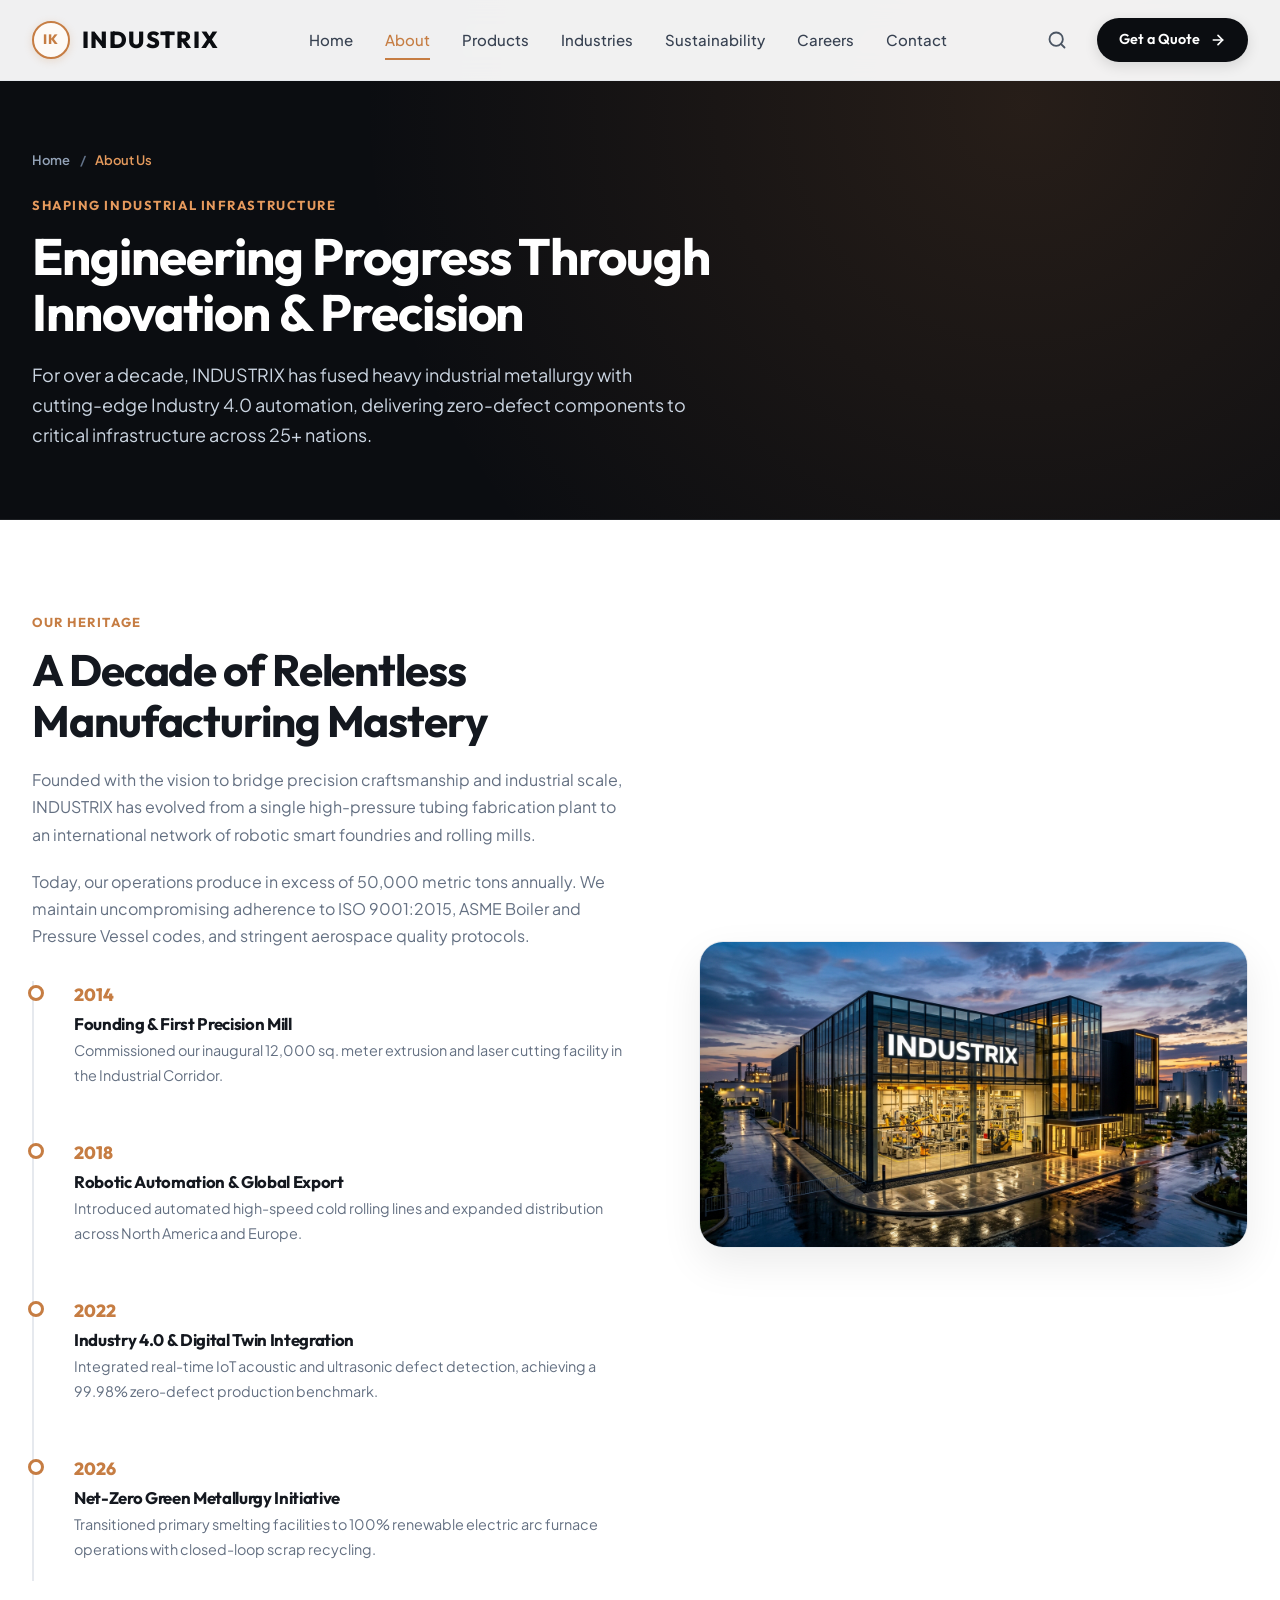
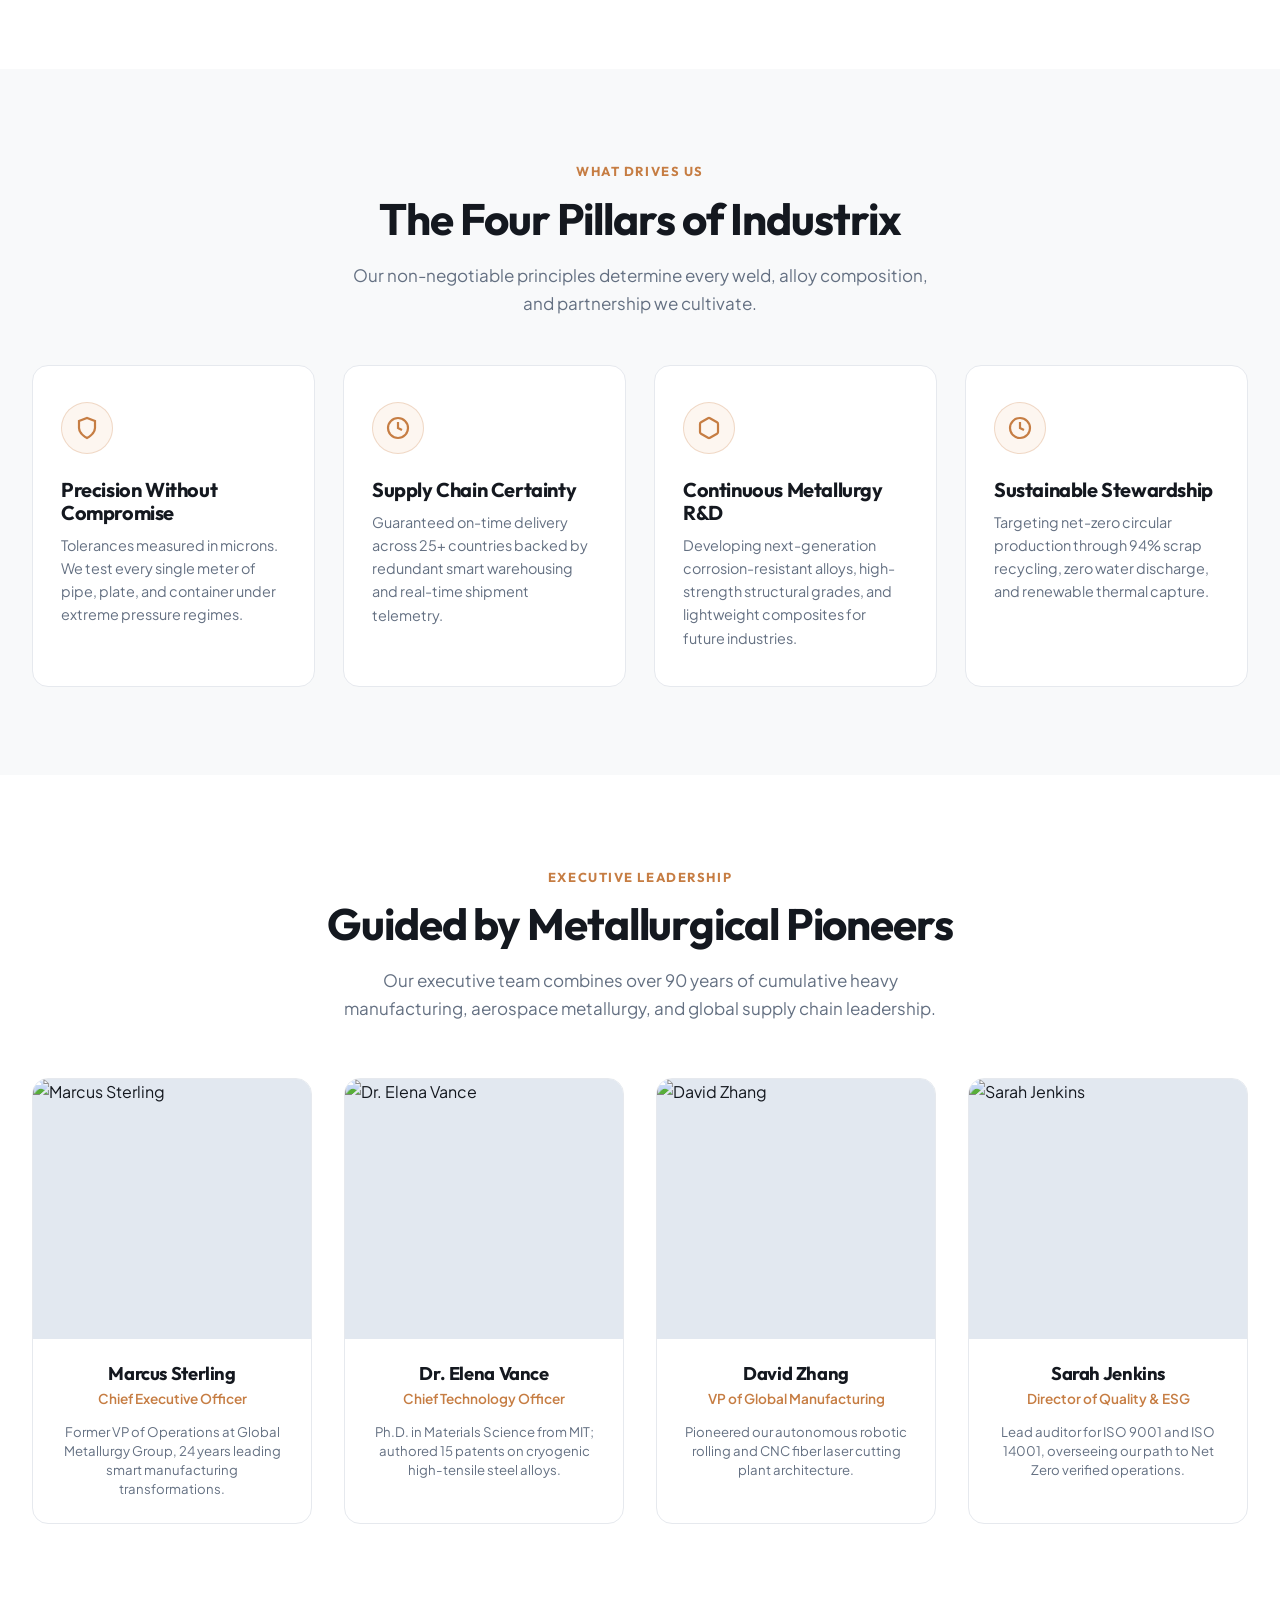
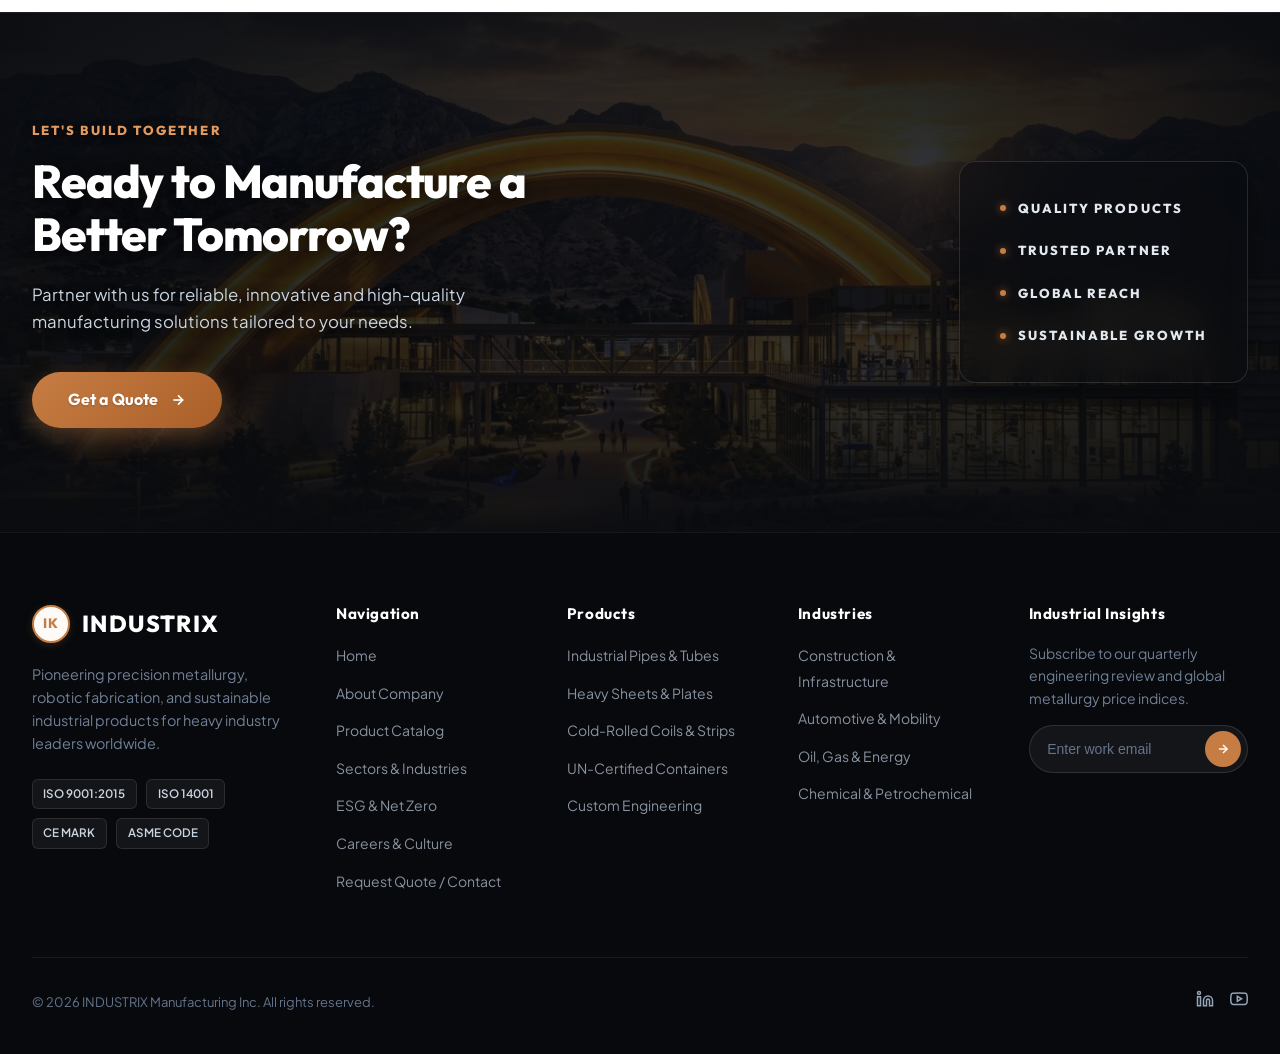
==== about.html @ 55bc3d68 "feat: complete Industrix precision manufacturing corporate website" ====
<!DOCTYPE html>
<html lang="en">
<head>
  <meta charset="UTF-8">
  <meta name="viewport" content="width=device-width, initial-scale=1.0">
  <title>About Us | INDUSTRIX Manufacturing Excellence</title>
  <meta name="description" content="Discover Industrix's engineering heritage, advanced smart factory technology, executive leadership, and commitment to precision manufacturing.">
  <link rel="stylesheet" href="css/main.css">
  <link rel="stylesheet" href="css/components.css">
  <link rel="stylesheet" href="css/pages.css">
  <link rel="icon" type="image/svg+xml" href="data:image/svg+xml,<svg xmlns='http://www.w3.org/2000/svg' viewBox='0 0 100 100'><circle cx='50' cy='50' r='45' fill='%23c67d43'/><text x='50' y='58' font-size='28' font-family='sans-serif' font-weight='bold' fill='white' text-anchor='middle'>IK</text></svg>">
</head>
<body>

  <!-- Site Header -->
  <header class="site-header" id="siteHeader">
    <div class="nav-container">
      <a href="index.html" class="brand-logo" aria-label="Industrix Homepage">
        <div class="brand-emblem">IK</div>
        <span class="brand-name">INDUSTRIX</span>
      </a>

      <nav class="nav-menu" id="navMenu">
        <div class="nav-item"><a href="index.html" class="nav-link">Home</a></div>
        <div class="nav-item"><a href="about.html" class="nav-link active">About</a></div>
        <div class="nav-item"><a href="products.html" class="nav-link">Products</a></div>
        <div class="nav-item"><a href="industries.html" class="nav-link">Industries</a></div>
        <div class="nav-item"><a href="sustainability.html" class="nav-link">Sustainability</a></div>
        <div class="nav-item"><a href="careers.html" class="nav-link">Careers</a></div>
        <div class="nav-item"><a href="contact.html" class="nav-link">Contact</a></div>
      <div class="nav-menu-mobile-cta"><a href="contact.html#quote" class="btn-mobile-quote" data-open-quote><span>Get a Quote</span><svg width="16" height="16" viewBox="0 0 24 24" fill="none" stroke="currentColor" stroke-width="2.5"><line x1="5" y1="12" x2="19" y2="12"></line><polyline points="12 5 19 12 12 19"></polyline></svg></a></div>
      </nav>

      <div class="nav-actions">
        <button class="search-trigger-btn" id="searchTriggerBtn" aria-label="Search site (Ctrl+K)" title="Search site (Ctrl+K)">
          <svg width="20" height="20" viewBox="0 0 24 24" fill="none" stroke="currentColor" stroke-width="2.2" stroke-linecap="round" stroke-linejoin="round">
            <circle cx="11" cy="11" r="8"></circle>
            <line x1="21" y1="21" x2="16.65" y2="16.65"></line>
          </svg>
        </button>

        <a href="#quote" class="btn-quote" data-open-quote id="headerQuoteBtn">
          <span>Get a Quote</span>
          <svg width="16" height="16" viewBox="0 0 24 24" fill="none" stroke="currentColor" stroke-width="2.5" stroke-linecap="round" stroke-linejoin="round">
            <line x1="5" y1="12" x2="19" y2="12"></line>
            <polyline points="12 5 19 12 12 19"></polyline>
          </svg>
        </a>

        <button class="mobile-toggle" id="mobileToggle" aria-label="Toggle navigation menu">
          <span></span><span></span><span></span>
        </button>
      </div>
    </div>
  </header>

  <main>
    <!-- Page Hero Banner -->
    <section class="page-hero">
      <div class="container">
        <div class="page-hero-content reveal-fade-up">
          <nav class="breadcrumbs">
            <a href="index.html">Home</a>
            <span class="sep">/</span>
            <span class="current">About Us</span>
          </nav>
          <span class="section-kicker light">SHAPING INDUSTRIAL INFRASTRUCTURE</span>
          <h1 class="page-hero-title">Engineering Progress Through Innovation &amp; Precision</h1>
          <p class="page-hero-desc">
            For over a decade, INDUSTRIX has fused heavy industrial metallurgy with cutting-edge Industry 4.0 automation, delivering zero-defect components to critical infrastructure across 25+ nations.
          </p>
        </div>
      </div>
    </section>

    <!-- Company Heritage & Philosophy -->
    <section class="page-section">
      <div class="container">
        <div class="about-history-grid">
          <div class="history-content reveal-fade-up">
            <span class="section-kicker">OUR HERITAGE</span>
            <h2 class="section-title">A Decade of Relentless Manufacturing Mastery</h2>
            <p>
              Founded with the vision to bridge precision craftsmanship and industrial scale, INDUSTRIX has evolved from a single high-pressure tubing fabrication plant to an international network of robotic smart foundries and rolling mills.
            </p>
            <p>
              Today, our operations produce in excess of 50,000 metric tons annually. We maintain uncompromising adherence to ISO 9001:2015, ASME Boiler and Pressure Vessel codes, and stringent aerospace quality protocols.
            </p>

            <div class="timeline-track">
              <div class="timeline-item">
                <div class="timeline-dot"></div>
                <div class="timeline-year">2014</div>
                <h3 class="timeline-title">Founding &amp; First Precision Mill</h3>
                <p class="timeline-desc">Commissioned our inaugural 12,000 sq. meter extrusion and laser cutting facility in the Industrial Corridor.</p>
              </div>

              <div class="timeline-item">
                <div class="timeline-dot"></div>
                <div class="timeline-year">2018</div>
                <h3 class="timeline-title">Robotic Automation &amp; Global Export</h3>
                <p class="timeline-desc">Introduced automated high-speed cold rolling lines and expanded distribution across North America and Europe.</p>
              </div>

              <div class="timeline-item">
                <div class="timeline-dot"></div>
                <div class="timeline-year">2022</div>
                <h3 class="timeline-title">Industry 4.0 &amp; Digital Twin Integration</h3>
                <p class="timeline-desc">Integrated real-time IoT acoustic and ultrasonic defect detection, achieving a 99.98% zero-defect production benchmark.</p>
              </div>

              <div class="timeline-item">
                <div class="timeline-dot"></div>
                <div class="timeline-year">2026</div>
                <h3 class="timeline-title">Net-Zero Green Metallurgy Initiative</h3>
                <p class="timeline-desc">Transitioned primary smelting facilities to 100% renewable electric arc furnace operations with closed-loop scrap recycling.</p>
              </div>
            </div>
          </div>

          <div class="reveal-scale">
            <div style="border-radius: var(--radius-xl); overflow: hidden; box-shadow: var(--shadow-lg); border: 1px solid var(--color-border-light);">
              <img src="assets/images/hero_factory.jpg" alt="Industrix Advanced Manufacturing Campus">
            </div>
          </div>
        </div>
      </div>
    </section>

    <!-- Core Values -->
    <section class="page-section bg-subtle">
      <div class="container">
        <div style="text-align: center; max-width: 640px; margin: 0 auto;" class="reveal-fade-up">
          <span class="section-kicker">WHAT DRIVES US</span>
          <h2 class="section-title">The Four Pillars of Industrix</h2>
          <p class="section-desc" style="margin: 0 auto;">Our non-negotiable principles determine every weld, alloy composition, and partnership we cultivate.</p>
        </div>

        <div class="values-grid">
          <div class="value-card reveal-fade-up">
            <div class="value-icon-box">
              <svg width="24" height="24" viewBox="0 0 24 24" fill="none" stroke="currentColor" stroke-width="2.2"><path d="M12 22s8-4 8-10V5l-8-3-8 3v7c0 6 8 10 8 10z"></path></svg>
            </div>
            <h3 class="value-title">Precision Without Compromise</h3>
            <p class="value-desc">Tolerances measured in microns. We test every single meter of pipe, plate, and container under extreme pressure regimes.</p>
          </div>

          <div class="value-card reveal-fade-up" style="transition-delay: 0.1s;">
            <div class="value-icon-box">
              <svg width="24" height="24" viewBox="0 0 24 24" fill="none" stroke="currentColor" stroke-width="2.2"><circle cx="12" cy="12" r="10"></circle><polyline points="12 6 12 12 16 14"></polyline></svg>
            </div>
            <h3 class="value-title">Supply Chain Certainty</h3>
            <p class="value-desc">Guaranteed on-time delivery across 25+ countries backed by redundant smart warehousing and real-time shipment telemetry.</p>
          </div>

          <div class="value-card reveal-fade-up" style="transition-delay: 0.2s;">
            <div class="value-icon-box">
              <svg width="24" height="24" viewBox="0 0 24 24" fill="none" stroke="currentColor" stroke-width="2.2"><path d="M21 16V8a2 2 0 0 0-1-1.73l-7-4a2 2 0 0 0-2 0l-7 4A2 2 0 0 0 3 8v8a2 2 0 0 0 1 1.73l7 4a2 2 0 0 0 2 0l7-4A2 2 0 0 0 21 16z"></path></svg>
            </div>
            <h3 class="value-title">Continuous Metallurgy R&amp;D</h3>
            <p class="value-desc">Developing next-generation corrosion-resistant alloys, high-strength structural grades, and lightweight composites for future industries.</p>
          </div>

          <div class="value-card reveal-fade-up" style="transition-delay: 0.3s;">
            <div class="value-icon-box">
              <svg width="24" height="24" viewBox="0 0 24 24" fill="none" stroke="currentColor" stroke-width="2.2"><path d="M12 2a10 10 0 0 1 10 10c0 5.52-4.48 10-10 10S2 17.52 2 12 6.48 2 12 2z"></path><path d="M12 6v6l4 2"></path></svg>
            </div>
            <h3 class="value-title">Sustainable Stewardship</h3>
            <p class="value-desc">Targeting net-zero circular production through 94% scrap recycling, zero water discharge, and renewable thermal capture.</p>
          </div>
        </div>
      </div>
    </section>

    <!-- Leadership Section -->
    <section class="page-section">
      <div class="container">
        <div style="text-align: center; max-width: 640px; margin: 0 auto;" class="reveal-fade-up">
          <span class="section-kicker">EXECUTIVE LEADERSHIP</span>
          <h2 class="section-title">Guided by Metallurgical Pioneers</h2>
          <p class="section-desc" style="margin: 0 auto;">Our executive team combines over 90 years of cumulative heavy manufacturing, aerospace metallurgy, and global supply chain leadership.</p>
        </div>

        <div class="team-grid">
          <div class="team-card reveal-fade-up">
            <div class="team-avatar-box">
              <img src="https://images.unsplash.com/photo-1507003211169-0a1dd7228f2d?auto=format&fit=crop&w=600&q=80" alt="Marcus Sterling">
            </div>
            <div class="team-info">
              <h3 class="team-name">Marcus Sterling</h3>
              <p class="team-role">Chief Executive Officer</p>
              <p class="team-bio">Former VP of Operations at Global Metallurgy Group, 24 years leading smart manufacturing transformations.</p>
            </div>
          </div>

          <div class="team-card reveal-fade-up" style="transition-delay: 0.1s;">
            <div class="team-avatar-box">
              <img src="https://images.unsplash.com/photo-1573496359142-b8d87734a5a2?auto=format&fit=crop&w=600&q=80" alt="Dr. Elena Vance">
            </div>
            <div class="team-info">
              <h3 class="team-name">Dr. Elena Vance</h3>
              <p class="team-role">Chief Technology Officer</p>
              <p class="team-bio">Ph.D. in Materials Science from MIT; authored 15 patents on cryogenic high-tensile steel alloys.</p>
            </div>
          </div>

          <div class="team-card reveal-fade-up" style="transition-delay: 0.2s;">
            <div class="team-avatar-box">
              <img src="https://images.unsplash.com/photo-1500648767791-00dcc994a43e?auto=format&fit=crop&w=600&q=80" alt="David Zhang">
            </div>
            <div class="team-info">
              <h3 class="team-name">David Zhang</h3>
              <p class="team-role">VP of Global Manufacturing</p>
              <p class="team-bio">Pioneered our autonomous robotic rolling and CNC fiber laser cutting plant architecture.</p>
            </div>
          </div>

          <div class="team-card reveal-fade-up" style="transition-delay: 0.3s;">
            <div class="team-avatar-box">
              <img src="https://images.unsplash.com/photo-1580489944761-15a19d654956?auto=format&fit=crop&w=600&q=80" alt="Sarah Jenkins">
            </div>
            <div class="team-info">
              <h3 class="team-name">Sarah Jenkins</h3>
              <p class="team-role">Director of Quality &amp; ESG</p>
              <p class="team-bio">Lead auditor for ISO 9001 and ISO 14001, overseeing our path to Net Zero verified operations.</p>
            </div>
          </div>
        </div>
      </div>
    </section>

    <!-- Global CTA Banner -->
    <section class="section-footer-cta">
      <div class="footer-cta-container">
        <div class="footer-cta-bg-side">
          <img src="assets/images/footer_cta_bg.jpg" alt="Industrix Headquarters" loading="lazy">
          <div class="footer-cta-bg-overlay"></div>
        </div>
        <div class="footer-cta-content-side">
          <div class="footer-cta-main">
            <span class="footer-cta-kicker">LET'S BUILD TOGETHER</span>
            <h2 class="footer-cta-title">Ready to Manufacture a Better Tomorrow?</h2>
            <p class="footer-cta-desc">Partner with us for reliable, innovative and high-quality manufacturing solutions tailored to your needs.</p>
            <a href="contact.html" class="btn-cta-quote" data-open-quote>
              <span>Get a Quote</span>
              <svg width="16" height="16" viewBox="0 0 24 24" fill="none" stroke="currentColor" stroke-width="2.5"><line x1="5" y1="12" x2="19" y2="12"></line><polyline points="12 5 19 12 12 19"></polyline></svg>
            </a>
          </div>
          <div class="footer-cta-pillars">
            <span>QUALITY PRODUCTS</span>
            <span>TRUSTED PARTNER</span>
            <span>GLOBAL REACH</span>
            <span>SUSTAINABLE GROWTH</span>
          </div>
        </div>
      </div>
    </section>
  </main>

  <!-- Site Footer -->
  <footer class="site-footer">
    <div class="container">
      <div class="footer-top-grid">
        <div class="footer-brand-col">
          <a href="index.html" class="brand-logo" aria-label="Industrix">
            <div class="brand-emblem">IK</div>
            <span class="brand-name">INDUSTRIX</span>
          </a>
          <p>Pioneering precision metallurgy, robotic fabrication, and sustainable industrial products for heavy industry leaders worldwide.</p>
          <div class="footer-certifications">
            <span class="cert-badge">ISO 9001:2015</span>
            <span class="cert-badge">ISO 14001</span>
            <span class="cert-badge">CE MARK</span>
            <span class="cert-badge">ASME CODE</span>
          </div>
        </div>
        <div class="footer-col">
          <h4 class="footer-col-title">Navigation</h4>
          <ul class="footer-links-list">
            <li><a href="index.html">Home</a></li>
            <li><a href="about.html">About Company</a></li>
            <li><a href="products.html">Product Catalog</a></li>
            <li><a href="industries.html">Sectors &amp; Industries</a></li>
            <li><a href="sustainability.html">ESG &amp; Net Zero</a></li>
            <li><a href="careers.html">Careers &amp; Culture</a></li>
            <li><a href="contact.html">Request Quote / Contact</a></li>
          </ul>
        </div>
        <div class="footer-col">
          <h4 class="footer-col-title">Products</h4>
          <ul class="footer-links-list">
            <li><a href="products.html#pipes">Industrial Pipes &amp; Tubes</a></li>
            <li><a href="products.html#sheets">Heavy Sheets &amp; Plates</a></li>
            <li><a href="products.html#coils">Cold-Rolled Coils &amp; Strips</a></li>
            <li><a href="products.html#containers">UN-Certified Containers</a></li>
            <li><a href="products.html">Custom Engineering</a></li>
          </ul>
        </div>
        <div class="footer-col">
          <h4 class="footer-col-title">Industries</h4>
          <ul class="footer-links-list">
            <li><a href="industries.html#construction">Construction &amp; Infrastructure</a></li>
            <li><a href="industries.html#automotive">Automotive &amp; Mobility</a></li>
            <li><a href="industries.html#oilgas">Oil, Gas &amp; Energy</a></li>
            <li><a href="industries.html#chemical">Chemical &amp; Petrochemical</a></li>
          </ul>
        </div>
        <div class="footer-col footer-newsletter">
          <h4 class="footer-col-title">Industrial Insights</h4>
          <p>Subscribe to our quarterly engineering review and global metallurgy price indices.</p>
          <form class="newsletter-form" onsubmit="event.preventDefault();">
            <input type="email" placeholder="Enter work email" required aria-label="Work Email Address">
            <button type="submit" aria-label="Subscribe">
              <svg width="14" height="14" viewBox="0 0 24 24" fill="none" stroke="currentColor" stroke-width="2.5"><line x1="5" y1="12" x2="19" y2="12"></line><polyline points="12 5 19 12 12 19"></polyline></svg>
            </button>
          </form>
        </div>
      </div>
      <div class="footer-bottom-bar">
        <p>&copy; 2026 INDUSTRIX Manufacturing Inc. All rights reserved.</p>
        <div class="footer-social-links">
          <a href="#" aria-label="LinkedIn"><svg width="18" height="18" viewBox="0 0 24 24" fill="none" stroke="currentColor" stroke-width="2"><path d="M16 8a6 6 0 0 1 6 6v7h-4v-7a2 2 0 0 0-2-2 2 2 0 0 0-2 2v7h-4v-7a6 6 0 0 1 6-6z"></path><rect x="2" y="9" width="4" height="12"></rect><circle cx="4" cy="4" r="2"></circle></svg></a>
          <a href="#" aria-label="YouTube"><svg width="18" height="18" viewBox="0 0 24 24" fill="none" stroke="currentColor" stroke-width="2"><path d="M22.54 6.42a2.78 2.78 0 0 0-1.94-2C18.88 4 12 4 12 4s-6.88 0-8.6.46a2.78 2.78 0 0 0-1.94 2A29 29 0 0 0 1 11.75a29 29 0 0 0 .46 5.33A2.78 2.78 0 0 0 3.4 19c1.72.46 8.6.46 8.6.46s6.88 0 8.6-.46a2.78 2.78 0 0 0 1.94-2 29 29 0 0 0 .46-5.25 29 29 0 0 0-.46-5.33z"></path><polygon points="9.75 15.02 15.5 11.75 9.75 8.48 9.75 15.02"></polygon></svg></a>
        </div>
      </div>
    </div>
  </footer>

  <!-- Search Modal -->
  <div class="modal-overlay" id="searchModal" role="dialog" aria-modal="true">
    <div class="search-modal-container">
      <button class="modal-close-btn">&times;</button>
      <div class="search-input-wrapper">
        <svg width="20" height="20" viewBox="0 0 24 24" fill="none" stroke="currentColor" stroke-width="2.2"><circle cx="11" cy="11" r="8"></circle><line x1="21" y1="21" x2="16.65" y2="16.65"></line></svg>
        <input type="text" id="searchInput" placeholder="Search products, materials, specs, sectors...">
      </div>
      <div class="search-results-list" id="searchResults"></div>
    </div>
  </div>

  <!-- Quote Modal -->
  <div class="modal-overlay" id="quoteModal" role="dialog" aria-modal="true">
    <div class="modal-container">
      <button class="modal-close-btn">&times;</button>
      <div class="quote-modal-header">
        <h3>Request Precision Quote</h3>
        <p>Get instant preliminary pricing and connect with our metallurgical engineering team.</p>
      </div>
      <div class="quote-modal-body">
        <form id="modalQuoteForm">
          <div class="quote-form-row">
            <div class="quote-form-group">
              <label for="modalProductSelect">Product Category</label>
              <select class="quote-form-control" id="modalProductSelect">
                <option value="pipes">Industrial Pipes &amp; Tubes</option>
                <option value="sheets">Heavy Sheets &amp; Plates</option>
                <option value="coils">Cold-Rolled Coils &amp; Strips</option>
                <option value="containers">Industrial Containers &amp; Drums</option>
              </select>
            </div>
            <div class="quote-form-group">
              <label for="modalQtyInput">Quantity (Units / Tons)</label>
              <input type="number" class="quote-form-control" id="modalQtyInput" value="25" min="1">
            </div>
          </div>
          <div class="quote-estimate-card">
            <div>
              <span style="font-size: 0.8rem; color: #64748b; font-weight: 600; display: block;">ESTIMATED PRODUCTION TIER</span>
              <span class="quote-estimate-val" id="modalEstimateDisplay">$3,000 USD</span>
            </div>
            <span style="font-size: 0.75rem; color: #10b981; font-weight: 700; background: #ecfdf5; padding: 0.25rem 0.6rem; border-radius: 999px;">Volume Discount Applied</span>
          </div>
          <div class="quote-form-group">
            <label for="modalName">Full Name &amp; Title</label>
            <input type="text" class="quote-form-control" id="modalName" placeholder="e.g. John Doe, Senior Procurement" required>
          </div>
          <div class="quote-form-row">
            <div class="quote-form-group">
              <label for="modalEmail">Corporate Email</label>
              <input type="email" class="quote-form-control" id="modalEmail" placeholder="j.doe@enterprise.com" required>
            </div>
            <div class="quote-form-group">
              <label for="modalCompany">Company Name</label>
              <input type="text" class="quote-form-control" id="modalCompany" placeholder="Global Logistics Inc." required>
            </div>
          </div>
          <button type="submit" class="btn btn-primary-copper" style="width: 100%; margin-top: 1rem;">
            <span>Submit RFQ Dossier</span>
          </button>
        </form>
      </div>
    </div>
  </div>

  <button class="back-to-top" aria-label="Scroll back to top">
    <svg width="20" height="20" viewBox="0 0 24 24" fill="none" stroke="currentColor" stroke-width="2.5"><line x1="12" y1="19" x2="12" y2="5"></line><polyline points="5 12 12 5 19 12"></polyline></svg>
  </button>

  <script src="js/main.js"></script>
</body>
</html>
---- css/main.css ----
/* ==========================================================================
   INDUSTRIX - Precision Manufacturing
   Master Stylesheet (css/main.css)
   ========================================================================== */

@import url('https://fonts.googleapis.com/css2?family=Plus+Jakarta+Sans:ital,wght@0,300;0,400;0,500;0,600;0,700;0,800;1,400&family=Outfit:wght@400;500;600;700;800&display=swap');

:root {
  /* Color Palette - Exactly matched to Industrix Reference */
  --color-primary: #11141a;
  --color-primary-dark: #0b0d11;
  --color-primary-light: #181d24;
  --color-surface-dark: #14171d;
  --color-surface-dark-card: #1c222b;
  
  --color-copper: #c67d43;
  --color-copper-dark: #ab622c;
  --color-copper-light: #e59a5d;
  --color-copper-subtle: rgba(198, 125, 67, 0.12);
  --color-copper-glow: rgba(198, 125, 67, 0.35);
  
  --color-bg-body: #ffffff;
  --color-bg-light: #f8f9fa;
  --color-bg-subtle: #f1f3f6;
  
  --color-text-main: #14181f;
  --color-text-muted: #647082;
  --color-text-subtle: #94a3b8;
  --color-text-light: #f8fafc;
  --color-text-dim: #949eb0;
  
  --color-border-light: #e6e9ee;
  --color-border-subtle: #edf0f5;
  --color-border-dark: rgba(255, 255, 255, 0.08);
  --color-border-copper: rgba(198, 125, 67, 0.3);
  
  /* Typography */
  --font-heading: 'Outfit', -apple-system, BlinkMacSystemFont, 'Segoe UI', Roboto, sans-serif;
  --font-body: 'Plus Jakarta Sans', -apple-system, BlinkMacSystemFont, 'Segoe UI', Roboto, sans-serif;
  
  /* Transitions & Shadows */
  --transition-fast: 0.2s cubic-bezier(0.16, 1, 0.3, 1);
  --transition-normal: 0.35s cubic-bezier(0.16, 1, 0.3, 1);
  --transition-slow: 0.6s cubic-bezier(0.16, 1, 0.3, 1);
  
  --shadow-sm: 0 2px 8px rgba(0, 0, 0, 0.04);
  --shadow-md: 0 8px 24px rgba(0, 0, 0, 0.06);
  --shadow-lg: 0 16px 40px rgba(0, 0, 0, 0.08);
  --shadow-dark: 0 20px 50px rgba(0, 0, 0, 0.4);
  --shadow-copper: 0 8px 25px rgba(198, 125, 67, 0.28);
  
  --radius-sm: 6px;
  --radius-md: 10px;
  --radius-lg: 16px;
  --radius-xl: 24px;
  --radius-pill: 9999px;
  
  --container-max: 1320px;
}

/* Base Reset & Box Sizing */
*, *::before, *::after {
  box-sizing: border-box;
  margin: 0;
  padding: 0;
}

html {
  font-size: 16px;
  scroll-behavior: smooth;
  -webkit-font-smoothing: antialiased;
  -moz-osx-font-smoothing: grayscale;
}

body {
  font-family: var(--font-body);
  background-color: var(--color-bg-body);
  color: var(--color-text-main);
  line-height: 1.6;
  overflow-x: hidden;
}

img {
  max-width: 100%;
  height: auto;
  display: block;
}

a {
  color: inherit;
  text-decoration: none;
  transition: color var(--transition-fast);
}

button {
  font-family: inherit;
  cursor: pointer;
  border: none;
  background: none;
  outline: none;
}

ul, ol {
  list-style: none;
}

/* Layout Containers */
.container {
  width: 100%;
  max-width: var(--container-max);
  margin-left: auto;
  margin-right: auto;
  padding-left: 2rem;
  padding-right: 2rem;
}

.container-fluid {
  width: 100%;
  padding-left: 2rem;
  padding-right: 2rem;
}

/* Typography Utilities */
h1, h2, h3, h4, h5, h6 {
  font-family: var(--font-heading);
  font-weight: 700;
  line-height: 1.15;
  color: var(--color-text-main);
  letter-spacing: -0.02em;
}

.section-kicker {
  display: inline-block;
  font-family: var(--font-heading);
  font-size: 0.8125rem;
  font-weight: 700;
  text-transform: uppercase;
  letter-spacing: 0.12em;
  color: var(--color-copper);
  margin-bottom: 0.75rem;
}

.section-kicker.light {
  color: var(--color-copper-light);
}

.section-title {
  font-size: clamp(2rem, 3.5vw, 2.75rem);
  font-weight: 700;
  color: var(--color-text-main);
  margin-bottom: 1rem;
  letter-spacing: -0.025em;
}

.section-title.light {
  color: var(--color-text-light);
}

.section-desc {
  font-size: 1.0625rem;
  color: var(--color-text-muted);
  max-width: 600px;
  line-height: 1.65;
}

.section-desc.light {
  color: var(--color-text-dim);
}

.text-copper {
  color: var(--color-copper);
}

.gradient-copper {
  background: linear-gradient(135deg, #c67d43 0%, #e59a5d 50%, #c67d43 100%);
  -webkit-background-clip: text;
  -webkit-text-fill-color: transparent;
  display: inline-block;
}

/* Header & Sticky Navigation */
.site-header {
  position: fixed;
  top: 0;
  left: 0;
  right: 0;
  z-index: 1000;
  background-color: rgba(255, 255, 255, 0.94);
  backdrop-filter: blur(14px);
  -webkit-backdrop-filter: blur(14px);
  border-bottom: 1px solid rgba(226, 230, 235, 0.7);
  transition: all var(--transition-normal);
}

.site-header.scrolled {
  background-color: rgba(255, 255, 255, 0.98);
  box-shadow: 0 4px 20px rgba(0, 0, 0, 0.05);
  border-bottom-color: var(--color-border-light);
}

.nav-container {
  display: flex;
  align-items: center;
  justify-content: space-between;
  height: 80px;
  max-width: var(--container-max);
  margin: 0 auto;
  padding: 0 2rem;
}

/* Brand Logo */
.brand-logo {
  display: flex;
  align-items: center;
  gap: 0.75rem;
  font-family: var(--font-heading);
  font-size: 1.45rem;
  font-weight: 800;
  letter-spacing: 0.06em;
  color: var(--color-primary-dark);
}

.brand-emblem {
  width: 38px;
  height: 38px;
  background: #fdfaf7;
  border: 2px solid var(--color-copper);
  border-radius: 50%;
  display: flex;
  align-items: center;
  justify-content: center;
  color: var(--color-copper);
  font-size: 0.85rem;
  font-weight: 800;
  box-shadow: 0 2px 8px rgba(198, 125, 67, 0.2);
  position: relative;
  transition: transform var(--transition-fast);
}

.brand-logo:hover .brand-emblem {
  transform: rotate(45deg);
}

.brand-name {
  text-transform: uppercase;
}

/* Nav Menu Links */
.nav-menu {
  display: flex;
  align-items: center;
  gap: 2rem;
}

.nav-item {
  position: relative;
}

.nav-link {
  font-size: 0.9375rem;
  font-weight: 500;
  color: #374151;
  padding: 0.5rem 0;
  display: inline-block;
  transition: color var(--transition-fast);
}

.nav-link:hover,
.nav-link.active {
  color: var(--color-copper);
}

.nav-link::after {
  content: '';
  position: absolute;
  bottom: 0;
  left: 0;
  width: 0%;
  height: 2px;
  background-color: var(--color-copper);
  transition: width var(--transition-normal);
}

.nav-link:hover::after,
.nav-link.active::after {
  width: 100%;
}

.nav-menu-mobile-cta {
  display: none;
}

/* Nav Actions */
.nav-actions {
  display: flex;
  align-items: center;
  gap: 1.25rem;
}

.search-trigger-btn {
  width: 40px;
  height: 40px;
  border-radius: 50%;
  display: flex;
  align-items: center;
  justify-content: center;
  color: #4b5563;
  background-color: transparent;
  transition: all var(--transition-fast);
}

.search-trigger-btn:hover {
  background-color: var(--color-bg-subtle);
  color: var(--color-primary);
  transform: scale(1.05);
}

.btn-quote {
  display: inline-flex;
  align-items: center;
  gap: 0.6rem;
  padding: 0.68rem 1.4rem;
  background-color: var(--color-primary-dark);
  color: #ffffff;
  font-family: var(--font-heading);
  font-size: 0.9rem;
  font-weight: 600;
  border-radius: var(--radius-pill);
  transition: all var(--transition-normal);
  box-shadow: 0 4px 14px rgba(0, 0, 0, 0.12);
}

.btn-quote:hover {
  background-color: var(--color-copper);
  color: #ffffff;
  box-shadow: var(--shadow-copper);
  transform: translateY(-1px);
}

.btn-quote svg {
  transition: transform var(--transition-fast);
}

.btn-quote:hover svg {
  transform: translateX(4px);
}

/* Mobile Hamburger */
/* Mobile Hamburger Toggle Button */
.mobile-toggle {
  display: none;
  flex-direction: column;
  justify-content: center;
  align-items: center;
  gap: 5px;
  width: 42px;
  height: 42px;
  border-radius: 10px;
  background-color: #f8fafc;
  border: 1px solid #e2e8f0;
  cursor: pointer;
  z-index: 1001;
  transition: all var(--transition-fast);
  padding: 0;
  flex-shrink: 0;
}

.mobile-toggle:hover {
  background-color: #f1f5f9;
  border-color: #cbd5e1;
}

.mobile-toggle span {
  display: block;
  height: 2px;
  width: 20px;
  background-color: var(--color-primary-dark);
  border-radius: 2px;
  transition: transform 0.3s cubic-bezier(0.16, 1, 0.3, 1), opacity 0.2s ease, background-color 0.2s ease;
}

.mobile-toggle.active {
  background-color: #faf6f0;
  border-color: rgba(198, 125, 67, 0.4);
}

.mobile-toggle.active span {
  background-color: var(--color-copper);
}

.mobile-toggle.active span:nth-child(1) {
  transform: translateY(7px) rotate(45deg);
}

.mobile-toggle.active span:nth-child(2) {
  opacity: 0;
  transform: scale(0);
}

.mobile-toggle.active span:nth-child(3) {
  transform: translateY(-7px) rotate(-45deg);
}

/* Buttons Common */
.btn {
  display: inline-flex;
  align-items: center;
  justify-content: center;
  gap: 0.6rem;
  padding: 0.85rem 1.75rem;
  font-family: var(--font-heading);
  font-size: 0.95rem;
  font-weight: 600;
  border-radius: var(--radius-pill);
  transition: all var(--transition-normal);
  text-align: center;
  cursor: pointer;
}

.btn-primary-copper {
  background: linear-gradient(135deg, #c67d43 0%, #ba692d 100%);
  color: #ffffff;
  box-shadow: var(--shadow-copper);
}

.btn-primary-copper:hover {
  background: linear-gradient(135deg, #d8894d 0%, #c67d43 100%);
  transform: translateY(-2px);
  box-shadow: 0 10px 28px rgba(198, 125, 67, 0.4);
}

.btn-secondary-outline {
  background-color: transparent;
  color: var(--color-text-main);
  border: 1px solid var(--color-border-light);
}

.btn-secondary-outline:hover {
  background-color: #ffffff;
  border-color: var(--color-copper);
  color: var(--color-copper);
  transform: translateY(-2px);
  box-shadow: var(--shadow-sm);
}

.btn-icon-circle {
  width: 44px;
  height: 44px;
  border-radius: 50%;
  border: 1px solid #d1d5db;
  display: inline-flex;
  align-items: center;
  justify-content: center;
  color: #4b5563;
  transition: all var(--transition-fast);
  background: #ffffff;
}

.btn-icon-circle:hover {
  border-color: var(--color-copper);
  background: var(--color-copper);
  color: #ffffff;
  transform: scale(1.08);
}

/* ==========================================================================
   HERO SECTION - CINEMATIC SLIDER & LEFT-MIDDLE COMPOSITION
   ========================================================================== */
.hero-slider-section {
  position: relative;
  width: 100%;
  min-height: 100vh;
  display: flex;
  align-items: center; /* Vertically centered on the middle */
  justify-content: flex-start;
  padding-top: 90px;
  padding-bottom: 70px;
  background-color: var(--color-primary-dark);
  overflow: hidden;
}

/* Background Slides */
.hero-slider-wrapper {
  position: absolute;
  inset: 0;
  z-index: 1;
}

.hero-slide {
  position: absolute;
  inset: 0;
  opacity: 0;
  visibility: hidden;
  transition: opacity 1.4s cubic-bezier(0.25, 1, 0.5, 1), visibility 1.4s;
  overflow: hidden;
}

.hero-slide.active {
  opacity: 1;
  visibility: visible;
  z-index: 2;
}

.hero-slide-img {
  position: absolute;
  inset: 0;
  width: 100%;
  height: 100%;
  object-fit: cover;
  object-position: center;
  z-index: 1;
  transform: scale(1);
  transition: transform 9s cubic-bezier(0.16, 1, 0.3, 1);
}

.hero-slide.active .hero-slide-img {
  transform: scale(1.08);
}

/* Atmospheric Multi-Layer Gradient Overlay */
.hero-slider-overlay {
  position: absolute;
  inset: 0;
  z-index: 2;
  background: 
    linear-gradient(90deg, 
      rgba(9, 11, 15, 0.92) 0%, 
      rgba(9, 11, 15, 0.82) 35%, 
      rgba(9, 11, 15, 0.45) 65%, 
      rgba(9, 11, 15, 0.15) 100%),
    linear-gradient(180deg, 
      rgba(9, 11, 15, 0.6) 0%, 
      transparent 22%, 
      transparent 75%, 
      rgba(9, 11, 15, 0.85) 100%);
  pointer-events: none;
}

/* Left-Middle Content Container */
.hero-slide .hero-slider-container {
  position: absolute;
  inset: 0;
  z-index: 5;
  width: 100%;
  max-width: var(--container-max);
  margin: 0 auto;
  padding: 90px 2rem 70px 2rem;
  height: 100%;
  display: flex;
  align-items: center; /* Vertically centered on the middle */
  pointer-events: none;
}

.hero-slide .hero-slider-content {
  max-width: 640px;
  color: #ffffff;
  opacity: 0;
  transform: translateY(24px);
  transition: opacity 0.8s cubic-bezier(0.16, 1, 0.3, 1), transform 0.8s cubic-bezier(0.16, 1, 0.3, 1);
  pointer-events: none;
}

.hero-slide.active .hero-slider-content {
  opacity: 1;
  transform: translateY(0);
  pointer-events: auto;
  transition-delay: 0.25s;
}

.hero-slider-title {
  font-size: clamp(1.95rem, 3.2vw, 2.75rem); /* Refined, decreased heading size */
  font-weight: 800;
  line-height: 1.14;
  color: #ffffff;
  margin-bottom: 1.15rem;
  letter-spacing: -0.025em;
  text-shadow: 0 4px 20px rgba(0, 0, 0, 0.55);
}

.hero-slider-subtitle {
  font-size: clamp(0.95rem, 1.2vw, 1.0625rem);
  line-height: 1.65;
  color: #cbd5e1;
  margin-bottom: 2.25rem;
  max-width: 550px;
  text-shadow: 0 2px 10px rgba(0, 0, 0, 0.5);
}

/* Actions: Watch Now & Explore Buttons ONLY */
.hero-slider-actions {
  display: flex;
  align-items: center;
  gap: 1.35rem;
  flex-wrap: wrap;
}

.btn-hero-explore {
  display: inline-flex;
  align-items: center;
  gap: 0.75rem;
  padding: 0.95rem 2.25rem;
  background: linear-gradient(135deg, #c67d43 0%, #aa5f28 100%);
  color: #ffffff;
  font-family: var(--font-heading);
  font-size: 1rem;
  font-weight: 700;
  border-radius: var(--radius-pill);
  box-shadow: 0 8px 28px rgba(198, 125, 67, 0.4);
  transition: all var(--transition-normal);
  text-shadow: 0 1px 2px rgba(0, 0, 0, 0.2);
}

.btn-hero-explore:hover {
  background: linear-gradient(135deg, #d8894d 0%, #c67d43 100%);
  transform: translateY(-3px);
  box-shadow: 0 14px 34px rgba(198, 125, 67, 0.55);
}

.btn-hero-explore svg {
  transition: transform var(--transition-fast);
}

.btn-hero-explore:hover svg {
  transform: translateX(4px);
}

.btn-hero-watch {
  display: inline-flex;
  align-items: center;
  gap: 0.85rem;
  padding: 0.55rem 1.6rem 0.55rem 0.65rem;
  background: rgba(255, 255, 255, 0.1);
  backdrop-filter: blur(14px);
  -webkit-backdrop-filter: blur(14px);
  border: 1px solid rgba(255, 255, 255, 0.22);
  border-radius: var(--radius-pill);
  color: #ffffff;
  font-family: var(--font-heading);
  font-size: 1rem;
  font-weight: 600;
  transition: all var(--transition-normal);
  box-shadow: 0 4px 20px rgba(0, 0, 0, 0.25);
}

.btn-hero-watch:hover {
  background: rgba(255, 255, 255, 0.18);
  border-color: var(--color-copper-light);
  color: var(--color-copper-light);
  transform: translateY(-3px);
  box-shadow: 0 10px 30px rgba(0, 0, 0, 0.35);
}

.watch-play-circle {
  position: relative;
  width: 44px;
  height: 44px;
  border-radius: 50%;
  background: var(--color-copper);
  color: #ffffff;
  display: flex;
  align-items: center;
  justify-content: center;
  flex-shrink: 0;
  box-shadow: 0 4px 16px rgba(198, 125, 67, 0.45);
  transition: transform var(--transition-fast);
}

.btn-hero-watch:hover .watch-play-circle {
  transform: scale(1.1);
  background: var(--color-copper-light);
}

.watch-play-pulse {
  position: absolute;
  inset: -5px;
  border-radius: 50%;
  border: 2px solid var(--color-copper);
  opacity: 0.8;
  animation: watchRipple 2s infinite cubic-bezier(0.25, 1, 0.5, 1);
  pointer-events: none;
}

@keyframes watchRipple {
  0% {
    transform: scale(0.9);
    opacity: 0.9;
  }
  60% {
    transform: scale(1.4);
    opacity: 0;
  }
  100% {
    transform: scale(1.4);
    opacity: 0;
  }
}

/* Slider Controls: Arrows & Progress Dots */
.hero-slider-controls {
  position: absolute;
  bottom: 2.5rem;
  right: 3rem;
  z-index: 6;
  display: flex;
  align-items: center;
  gap: 1.25rem;
  background: rgba(11, 13, 17, 0.65);
  backdrop-filter: blur(12px);
  -webkit-backdrop-filter: blur(12px);
  padding: 0.6rem 1.1rem;
  border-radius: var(--radius-pill);
  border: 1px solid rgba(255, 255, 255, 0.12);
  box-shadow: 0 8px 28px rgba(0, 0, 0, 0.35);
}

.hero-slider-arrow {
  width: 34px;
  height: 34px;
  border-radius: 50%;
  display: flex;
  align-items: center;
  justify-content: center;
  color: #cbd5e1;
  background: rgba(255, 255, 255, 0.08);
  border: 1px solid rgba(255, 255, 255, 0.12);
  cursor: pointer;
  transition: all var(--transition-fast);
}

.hero-slider-arrow:hover {
  background: var(--color-copper);
  border-color: var(--color-copper);
  color: #ffffff;
  transform: scale(1.1);
}

.hero-slider-dots {
  display: flex;
  align-items: center;
  gap: 0.65rem;
}

.hero-dot {
  position: relative;
  width: 24px;
  height: 6px;
  border-radius: 3px;
  background: rgba(255, 255, 255, 0.25);
  cursor: pointer;
  border: none;
  overflow: hidden;
  transition: width 0.35s ease, background 0.35s ease;
}

.hero-dot.active {
  width: 44px;
  background: rgba(255, 255, 255, 0.35);
}

.hero-dot .dot-progress {
  position: absolute;
  top: 0;
  left: 0;
  height: 100%;
  width: 0%;
  background: var(--color-copper-light);
  border-radius: 3px;
}

.hero-dot.active .dot-progress {
  width: 100%;
  transition: width 6s linear;
}
}

/* ==========================================================================
   METRICS / STATS BAR SECTION
   ========================================================================== */
/* ==========================================================================
   METRICS / STATS BAR SECTION (PREMIUM FLOATING RIBBON)
   ========================================================================== */
.metrics-section {
  position: relative;
  z-index: 20;
  margin-top: -46px; /* Elegant negative margin overlap bridging hero & products */
  padding: 0 0 3.5rem 0;
  background: transparent;
}

.metrics-card-wrapper {
  position: relative;
  background: #ffffff;
  border-radius: 20px;
  border: 1px solid rgba(226, 232, 240, 0.95);
  box-shadow: 
    0 24px 50px -12px rgba(15, 23, 42, 0.12),
    0 4px 16px -2px rgba(15, 23, 42, 0.04),
    0 0 0 1px rgba(255, 255, 255, 0.8) inset;
  padding: 1.85rem 2.5rem;
  overflow: hidden;
  transition: transform var(--transition-normal), box-shadow var(--transition-normal);
}

.metrics-card-wrapper:hover {
  box-shadow: 
    0 30px 60px -12px rgba(15, 23, 42, 0.16),
    0 8px 24px -4px rgba(198, 125, 67, 0.08);
}

/* Hairline Metallic Copper Top Accent */
.metrics-ambient-line {
  position: absolute;
  top: 0;
  left: 5%;
  right: 5%;
  height: 3px;
  background: linear-gradient(90deg, 
    transparent 0%, 
    rgba(198, 125, 67, 0.4) 25%, 
    var(--color-copper) 50%, 
    rgba(198, 125, 67, 0.4) 75%, 
    transparent 100%);
  border-radius: 3px;
}

.metrics-container {
  display: flex;
  align-items: center;
  justify-content: space-between;
  gap: 1.75rem;
}

/* Left Label Box */
.metrics-label-box {
  display: flex;
  align-items: center;
  gap: 1.15rem;
  flex-shrink: 0;
}

.metrics-kicker {
  display: block;
  font-family: var(--font-heading);
  font-size: 0.6875rem;
  font-weight: 800;
  letter-spacing: 0.12em;
  color: var(--color-copper);
  text-transform: uppercase;
  margin-bottom: 0.25rem;
}

.metrics-title {
  font-family: var(--font-heading);
  font-size: 1.125rem;
  font-weight: 800;
  color: var(--color-primary-dark);
  line-height: 1.22;
  letter-spacing: -0.015em;
  margin: 0;
}

.metrics-arrow-btn {
  width: 38px;
  height: 38px;
  border-radius: 50%;
  background: #faf6f0;
  border: 1px solid rgba(198, 125, 67, 0.25);
  color: var(--color-copper);
  display: flex;
  align-items: center;
  justify-content: center;
  flex-shrink: 0;
  transition: all var(--transition-normal);
}

.metrics-arrow-btn:hover {
  background: var(--color-copper);
  color: #ffffff;
  border-color: var(--color-copper);
  transform: translateX(3px) scale(1.05);
  box-shadow: 0 4px 12px rgba(198, 125, 67, 0.35);
}

/* Vertical Dividers */
.metrics-divider-vertical {
  width: 1px;
  height: 48px;
  background: linear-gradient(to bottom, transparent, rgba(203, 213, 225, 0.8), transparent);
  flex-shrink: 0;
}

/* Stats Group */
.metrics-items-group {
  display: flex;
  align-items: center;
  justify-content: space-around;
  flex: 1;
  gap: 1.5rem;
}

.metric-stat-sep {
  width: 1px;
  height: 38px;
  background: #f1f5f9;
  flex-shrink: 0;
}

.metric-stat-item {
  display: flex;
  flex-direction: column;
  padding: 0.25rem 0.5rem;
  transition: transform var(--transition-fast);
}

.metric-stat-item:hover {
  transform: translateY(-2px);
}

.metric-number-wrap {
  display: flex;
  align-items: baseline;
  gap: 0.15rem;
}

.metric-number {
  font-family: var(--font-heading);
  font-size: clamp(2rem, 2.5vw, 2.55rem);
  font-weight: 800;
  color: #0b0d11;
  line-height: 1.05;
  letter-spacing: -0.035em;
  background: linear-gradient(180deg, #11141a 0%, #28303f 100%);
  -webkit-background-clip: text;
  -webkit-text-fill-color: transparent;
  display: inline-block;
  transition: color var(--transition-fast);
}

.metric-stat-item:hover .metric-number {
  background: linear-gradient(180deg, #c67d43 0%, #aa5f28 100%);
  -webkit-background-clip: text;
  -webkit-text-fill-color: transparent;
}

.metric-caption {
  font-family: var(--font-body);
  font-size: 0.78125rem;
  color: var(--color-text-muted);
  font-weight: 600;
  letter-spacing: 0.01em;
  margin-top: 0.3rem;
  white-space: nowrap;
}

/* Right Global Status Badge */
.metrics-badge-global {
  display: flex;
  align-items: center;
  gap: 0.85rem;
  padding: 0.65rem 1.15rem;
  border-radius: var(--radius-pill);
  background: linear-gradient(135deg, #fdfaf6 0%, #f7f1e8 100%);
  border: 1px solid rgba(198, 125, 67, 0.25);
  box-shadow: 0 4px 14px rgba(198, 125, 67, 0.08);
  flex-shrink: 0;
  transition: all var(--transition-normal);
}

.metrics-badge-global:hover {
  transform: translateY(-2px);
  box-shadow: 0 6px 18px rgba(198, 125, 67, 0.16);
  border-color: rgba(198, 125, 67, 0.45);
}

.metrics-badge-global .globe-icon {
  width: 36px;
  height: 36px;
  border-radius: 50%;
  background: linear-gradient(135deg, #c67d43 0%, #ab622c 100%);
  color: #ffffff;
  display: flex;
  align-items: center;
  justify-content: center;
  flex-shrink: 0;
  box-shadow: 0 4px 10px rgba(198, 125, 67, 0.35);
}

.metrics-badge-info {
  display: flex;
  flex-direction: column;
}

.metrics-badge-status {
  display: flex;
  align-items: center;
  gap: 0.35rem;
}

.status-pulse-dot {
  width: 6px;
  height: 6px;
  border-radius: 50%;
  background-color: #10b981;
  box-shadow: 0 0 8px rgba(16, 185, 129, 0.8);
  display: inline-block;
  animation: statusGlow 2s infinite ease-in-out;
}

@keyframes statusGlow {
  0%, 100% { opacity: 1; transform: scale(1); }
  50% { opacity: 0.5; transform: scale(0.85); }
}

.status-text {
  font-size: 0.65rem;
  font-weight: 700;
  color: #10b981;
  text-transform: uppercase;
  letter-spacing: 0.06em;
}

.metrics-badge-info .text {
  font-family: var(--font-heading);
  font-size: 0.875rem;
  font-weight: 700;
  color: var(--color-primary-dark);
  letter-spacing: -0.01em;
  line-height: 1.15;
}

/* ==========================================================================
   PRODUCTS SECTION
   ========================================================================== */
.section-products {
  padding: 3rem 0 6.5rem 0;
  background-color: #ffffff;
}

.section-header-split {
  display: flex;
  align-items: flex-end;
  justify-content: space-between;
  gap: 2rem;
  margin-bottom: 3.5rem;
  flex-wrap: wrap;
}

.section-header-left {
  max-width: 520px;
}

.section-header-right {
  display: flex;
  flex-direction: column;
  align-items: flex-end;
  gap: 1rem;
  max-width: 480px;
  text-align: right;
}

.link-arrow-action {
  display: inline-flex;
  align-items: center;
  gap: 0.5rem;
  font-family: var(--font-heading);
  font-size: 0.9rem;
  font-weight: 700;
  color: var(--color-text-main);
  transition: color var(--transition-fast);
}

.link-arrow-action:hover {
  color: var(--color-copper);
}

.link-arrow-action .arrow-circle {
  width: 32px;
  height: 32px;
  border-radius: 50%;
  border: 1px solid #d1d5db;
  display: flex;
  align-items: center;
  justify-content: center;
  transition: all var(--transition-fast);
}

.link-arrow-action:hover .arrow-circle {
  background-color: var(--color-copper);
  border-color: var(--color-copper);
  color: #ffffff;
  transform: translateX(4px);
}

.products-grid {
  display: grid;
  grid-template-columns: repeat(4, 1fr);
  gap: 1.75rem;
}

.product-card {
  position: relative;
  background-color: #ffffff;
  border-radius: var(--radius-lg);
  overflow: hidden;
  border: 1px solid var(--color-border-light);
  transition: all var(--transition-normal);
  display: flex;
  flex-direction: column;
}

.product-card:hover {
  transform: translateY(-8px);
  border-color: rgba(198, 125, 67, 0.4);
  box-shadow: 0 20px 40px rgba(0, 0, 0, 0.08);
}

.product-image-box {
  position: relative;
  height: 220px;
  overflow: hidden;
  background-color: #f1f3f6;
}

.product-image-box img {
  width: 100%;
  height: 100%;
  object-fit: cover;
  transition: transform 0.8s cubic-bezier(0.16, 1, 0.3, 1);
}

.product-card:hover .product-image-box img {
  transform: scale(1.08);
}

.product-card-body {
  padding: 1.5rem;
  display: flex;
  flex-direction: column;
  flex-grow: 1;
  justify-content: space-between;
}

.product-card-title {
  font-size: 1.125rem;
  font-weight: 700;
  color: var(--color-text-main);
  margin-bottom: 0.4rem;
}

.product-card-desc {
  font-size: 0.875rem;
  color: var(--color-text-muted);
  line-height: 1.5;
  margin-bottom: 1.25rem;
}

.product-card-footer {
  display: flex;
  align-items: center;
  justify-content: space-between;
  margin-top: auto;
}

.product-card-action {
  width: 36px;
  height: 36px;
  border-radius: 50%;
  border: 1px solid #e2e6eb;
  display: flex;
  align-items: center;
  justify-content: center;
  color: #4b5563;
  transition: all var(--transition-fast);
  margin-left: auto;
}

.product-card:hover .product-card-action {
  background-color: var(--color-copper);
  border-color: var(--color-copper);
  color: #ffffff;
  transform: translateX(2px);
}

/* ==========================================================================
   ABOUT US SECTION (Dark Industrial)
   ========================================================================== */
.section-about-dark {
  background-color: var(--color-primary-dark);
  color: #ffffff;
  padding: 7rem 0;
  position: relative;
  overflow: hidden;
}

.section-about-dark::before {
  content: '';
  position: absolute;
  top: -20%;
  right: -10%;
  width: 600px;
  height: 600px;
  background: radial-gradient(circle, rgba(198, 125, 67, 0.12) 0%, transparent 70%);
  pointer-events: none;
}

.about-dark-grid {
  display: grid;
  grid-template-columns: 1fr 0.95fr 1.15fr;
  gap: 3rem;
  align-items: center;
}

.about-dark-left {
  max-width: 380px;
}

.about-dark-left .section-title {
  color: #ffffff;
  margin-bottom: 1.25rem;
  font-size: 2.25rem;
}

.about-dark-left .section-desc {
  color: #949eb0;
  font-size: 0.9375rem;
  line-height: 1.7;
  margin-bottom: 2rem;
}

.btn-about-copper {
  display: inline-flex;
  align-items: center;
  gap: 0.65rem;
  padding: 0.85rem 1.75rem;
  background-color: var(--color-copper);
  color: #ffffff;
  font-family: var(--font-heading);
  font-size: 0.9rem;
  font-weight: 600;
  border-radius: var(--radius-pill);
  transition: all var(--transition-normal);
  box-shadow: var(--shadow-copper);
}

.btn-about-copper:hover {
  background-color: var(--color-copper-light);
  transform: translateY(-2px);
  box-shadow: 0 10px 28px rgba(198, 125, 67, 0.4);
}

.btn-about-copper svg {
  transition: transform var(--transition-fast);
}

.btn-about-copper:hover svg {
  transform: translateX(4px);
}

/* Feature Checklist Middle */
.about-features-list {
  display: flex;
  flex-direction: column;
  gap: 1.5rem;
}

.about-feature-item {
  display: flex;
  align-items: center;
  gap: 1.1rem;
}

.about-feature-icon {
  width: 44px;
  height: 44px;
  border-radius: 50%;
  border: 1px solid rgba(198, 125, 67, 0.4);
  background: rgba(198, 125, 67, 0.08);
  display: flex;
  align-items: center;
  justify-content: center;
  color: var(--color-copper-light);
  flex-shrink: 0;
  transition: all var(--transition-fast);
}

.about-feature-item:hover .about-feature-icon {
  background: var(--color-copper);
  color: #ffffff;
  border-color: var(--color-copper);
  transform: scale(1.08);
}

.about-feature-text {
  font-size: 0.9375rem;
  font-weight: 600;
  color: #e2e8f0;
  line-height: 1.35;
}

/* About Dark Right Visual (Laser Cutting) */
.about-dark-right {
  position: relative;
}

.about-laser-card {
  position: relative;
  border-radius: var(--radius-xl);
  overflow: hidden;
  box-shadow: 0 20px 50px rgba(0, 0, 0, 0.5);
  border: 1px solid rgba(255, 255, 255, 0.1);
}

.about-laser-card img {
  width: 100%;
  height: 380px;
  object-fit: cover;
  transition: transform 0.8s cubic-bezier(0.16, 1, 0.3, 1);
}

.about-laser-card:hover img {
  transform: scale(1.04);
}

.about-vertical-pillars {
  position: absolute;
  top: 2rem;
  right: 2rem;
  background: rgba(11, 13, 17, 0.7);
  backdrop-filter: blur(10px);
  -webkit-backdrop-filter: blur(10px);
  padding: 1.25rem 1.5rem;
  border-radius: var(--radius-md);
  border: 1px solid rgba(255, 255, 255, 0.12);
  text-align: right;
  z-index: 2;
}

.about-vertical-pillars span {
  display: block;
  font-family: var(--font-heading);
  font-size: 0.75rem;
  font-weight: 700;
  letter-spacing: 0.18em;
  color: #cbd5e1;
  margin-bottom: 0.25rem;
}

.about-vertical-pillars .line {
  width: 24px;
  height: 2px;
  background-color: var(--color-copper);
  margin-top: 0.5rem;
  margin-left: auto;
}

/* ==========================================================================
   OUR PROCESS SECTION
   ========================================================================== */
/* ==========================================================================
   OUR PROCESS SECTION (EXECUTIVE MANUFACTURING LIFECYCLE)
   ========================================================================== */
.section-process {
  padding: 6.5rem 0;
  background: linear-gradient(180deg, #f8fafc 0%, #ffffff 50%, #f8fafc 100%);
  border-top: 1px solid var(--color-border-subtle);
  border-bottom: 1px solid var(--color-border-subtle);
  position: relative;
  overflow: hidden;
}

.section-process::before {
  content: '';
  position: absolute;
  top: 0;
  left: 20%;
  right: 20%;
  height: 1px;
  background: linear-gradient(90deg, transparent, rgba(198, 125, 67, 0.35), transparent);
}

/* Interactive Reel Trigger Button */
.btn-process-reel {
  display: inline-flex;
  align-items: center;
  gap: 0.75rem;
  padding: 0.7rem 1.4rem;
  background: #ffffff;
  border: 1px solid rgba(198, 125, 67, 0.3);
  border-radius: var(--radius-pill);
  color: var(--color-primary-dark);
  font-family: var(--font-heading);
  font-size: 0.875rem;
  font-weight: 700;
  box-shadow: 0 4px 14px rgba(198, 125, 67, 0.08);
  transition: all var(--transition-normal);
  cursor: pointer;
  margin-top: 0.75rem;
}

.btn-process-reel:hover {
  background: #faf5f0;
  border-color: var(--color-copper);
  color: var(--color-copper-dark);
  transform: translateY(-2px);
  box-shadow: 0 8px 20px rgba(198, 125, 67, 0.18);
}

.process-reel-play-icon {
  width: 28px;
  height: 28px;
  border-radius: 50%;
  background: linear-gradient(135deg, #c67d43 0%, #aa5f28 100%);
  color: #ffffff;
  display: flex;
  align-items: center;
  justify-content: center;
  flex-shrink: 0;
  box-shadow: 0 2px 8px rgba(198, 125, 67, 0.4);
  transition: transform var(--transition-fast);
}

.btn-process-reel:hover .process-reel-play-icon {
  transform: scale(1.1);
}

/* 4-Card Process Pipeline Grid */
.process-pipeline {
  display: grid;
  grid-template-columns: repeat(4, 1fr);
  position: relative;
  margin-top: 3.5rem;
  gap: 1.5rem;
}

/* Architectural Process Card */
.process-card {
  position: relative;
  background: #ffffff;
  border-radius: 18px;
  border: 1px solid rgba(226, 232, 240, 0.95);
  box-shadow: 0 8px 24px -6px rgba(15, 23, 42, 0.06), 0 2px 6px -1px rgba(15, 23, 42, 0.03);
  padding: 2rem 1.65rem 1.75rem 1.65rem;
  display: flex;
  flex-direction: column;
  transition: all 0.35s cubic-bezier(0.16, 1, 0.3, 1);
  overflow: visible;
}

/* Card Top Hairline Hover Accent */
.process-card::before {
  content: '';
  position: absolute;
  top: 0;
  left: 15%;
  right: 15%;
  height: 3px;
  background: linear-gradient(90deg, transparent, var(--color-copper), transparent);
  border-radius: 3px;
  opacity: 0;
  transition: opacity 0.35s ease;
}

.process-card:hover {
  transform: translateY(-8px);
  border-color: rgba(198, 125, 67, 0.35);
  box-shadow: 0 24px 48px -12px rgba(15, 23, 42, 0.12), 0 4px 16px -2px rgba(198, 125, 67, 0.08);
}

.process-card:hover::before {
  opacity: 1;
}

/* Card Top: Badge & Icon */
.process-card-top {
  display: flex;
  align-items: center;
  justify-content: space-between;
  margin-bottom: 1.5rem;
}

.process-step-badge {
  width: 44px;
  height: 44px;
  border-radius: 12px;
  background: #faf6f0;
  border: 1px solid rgba(198, 125, 67, 0.22);
  color: var(--color-copper-dark);
  font-family: var(--font-heading);
  font-size: 1.05rem;
  font-weight: 800;
  display: flex;
  align-items: center;
  justify-content: center;
  letter-spacing: -0.02em;
  transition: all var(--transition-normal);
}

.process-card:hover .process-step-badge {
  background: linear-gradient(135deg, #c67d43 0%, #aa5f28 100%);
  color: #ffffff;
  border-color: var(--color-copper);
  box-shadow: 0 6px 16px rgba(198, 125, 67, 0.35);
  transform: scale(1.05);
}

.process-step-icon {
  width: 42px;
  height: 42px;
  border-radius: 10px;
  background: #f8fafc;
  color: #64748b;
  display: flex;
  align-items: center;
  justify-content: center;
  transition: all var(--transition-normal);
}

.process-card:hover .process-step-icon {
  color: var(--color-copper);
  background: #fff8f2;
}

/* Card Body */
.process-card-body {
  flex: 1;
  display: flex;
  flex-direction: column;
}

.process-phase-kicker {
  font-family: var(--font-heading);
  font-size: 0.6875rem;
  font-weight: 800;
  letter-spacing: 0.1em;
  color: var(--color-copper);
  text-transform: uppercase;
  margin-bottom: 0.5rem;
}

.process-card-title {
  font-family: var(--font-heading);
  font-size: 1.15rem;
  font-weight: 800;
  color: var(--color-primary-dark);
  line-height: 1.25;
  letter-spacing: -0.02em;
  margin-bottom: 0.75rem;
  transition: color var(--transition-fast);
}

.process-card:hover .process-card-title {
  color: #000000;
}

.process-card-desc {
  font-size: 0.875rem;
  line-height: 1.6;
  color: var(--color-text-muted);
  margin-bottom: 1.5rem;
  flex: 1;
}

/* Card Footer: Spec Tag */
.process-card-footer {
  padding-top: 1rem;
  border-top: 1px solid #f1f5f9;
}

.process-spec-tag {
  display: inline-flex;
  align-items: center;
  gap: 0.45rem;
  padding: 0.3rem 0.75rem;
  background: #f8fafc;
  border: 1px solid #e2e8f0;
  border-radius: var(--radius-pill);
  font-size: 0.75rem;
  font-weight: 700;
  color: #475569;
  letter-spacing: 0.01em;
  transition: all var(--transition-fast);
}

.spec-tag-bullet {
  width: 6px;
  height: 6px;
  border-radius: 50%;
  background: var(--color-copper);
}

.process-card:hover .process-spec-tag {
  background: #fdfaf6;
  border-color: rgba(198, 125, 67, 0.3);
  color: var(--color-copper-dark);
}

/* Flow Connector Arrow between Cards */
.process-connector-arrow {
  position: absolute;
  right: -1.2rem;
  top: 48%;
  transform: translateY(-50%);
  width: 28px;
  height: 28px;
  border-radius: 50%;
  background: #ffffff;
  border: 1px solid rgba(226, 232, 240, 0.95);
  box-shadow: 0 4px 10px rgba(0, 0, 0, 0.05);
  display: flex;
  align-items: center;
  justify-content: center;
  color: #94a3b8;
  z-index: 4;
  transition: all var(--transition-normal);
}

.process-card:hover .process-connector-arrow {
  background: var(--color-copper);
  color: #ffffff;
  border-color: var(--color-copper);
  transform: translateY(-50%) translateX(3px);
  box-shadow: 0 4px 12px rgba(198, 125, 67, 0.35);
}

/* ==========================================================================
   INDUSTRIES WE SERVE SECTION
   ========================================================================== */
.section-industries {
  padding: 6.5rem 0;
  background-color: #ffffff;
}

.industries-grid {
  display: grid;
  grid-template-columns: repeat(6, 1fr);
  gap: 1.25rem;
}

.industry-card {
  position: relative;
  background-color: #ffffff;
  border-radius: var(--radius-lg);
  overflow: hidden;
  border: 1px solid var(--color-border-light);
  display: flex;
  flex-direction: column;
  transition: all var(--transition-normal);
}

.industry-card:hover {
  transform: translateY(-6px);
  border-color: rgba(198, 125, 67, 0.35);
  box-shadow: 0 16px 36px rgba(0, 0, 0, 0.07);
}

.industry-image-box {
  position: relative;
  height: 180px;
  overflow: hidden;
  background-color: #f1f3f6;
}

.industry-image-box img {
  width: 100%;
  height: 100%;
  object-fit: cover;
  transition: transform 0.8s cubic-bezier(0.16, 1, 0.3, 1);
}

.industry-card:hover .industry-image-box img {
  transform: scale(1.08);
}

.industry-card-body {
  padding: 1.1rem 1rem;
  display: flex;
  align-items: center;
  justify-content: space-between;
  gap: 0.5rem;
  flex-grow: 1;
}

.industry-card-name {
  font-size: 0.875rem;
  font-weight: 700;
  color: var(--color-text-main);
  line-height: 1.25;
}

.industry-card-arrow {
  width: 28px;
  height: 28px;
  border-radius: 50%;
  border: 1px solid #d1d5db;
  display: flex;
  align-items: center;
  justify-content: center;
  color: #6b7280;
  flex-shrink: 0;
  transition: all var(--transition-fast);
}

.industry-card:hover .industry-card-arrow {
  background-color: var(--color-copper);
  border-color: var(--color-copper);
  color: #ffffff;
  transform: translateX(2px);
}

/* ==========================================================================
   FOOTER CTA BANNER SECTION
   ========================================================================== */
.section-footer-cta {
  position: relative;
  background-color: var(--color-primary-dark);
  overflow: hidden;
  border-top: 1px solid rgba(255, 255, 255, 0.08);
  min-height: 520px;
  display: flex;
  align-items: center;
}

/* Full Bleed Background Container */
.footer-cta-container {
  display: block;
  position: static;
  width: 100%;
}

/* Background image covers the COMPLETE 100% section */
.footer-cta-bg-side {
  position: absolute;
  inset: 0;
  width: 100%;
  height: 100%;
  z-index: 1;
  overflow: hidden;
}

.footer-cta-bg-side img {
  width: 100%;
  height: 100%;
  object-fit: cover;
  object-position: center;
  transform: scale(1.02);
  filter: brightness(0.95);
}

/* Atmospheric Multi-directional Dark Gradient Overlay */
.footer-cta-bg-overlay {
  position: absolute;
  inset: 0;
  background: 
    linear-gradient(90deg, 
      rgba(9, 11, 15, 0.92) 0%, 
      rgba(9, 11, 15, 0.78) 45%, 
      rgba(9, 11, 15, 0.85) 85%, 
      rgba(9, 11, 15, 0.94) 100%),
    linear-gradient(180deg, 
      rgba(9, 11, 15, 0.55) 0%, 
      transparent 30%, 
      transparent 70%, 
      rgba(9, 11, 15, 0.85) 100%);
  pointer-events: none;
}

/* Content Container sitting on top of the full background */
.footer-cta-content-side {
  position: relative;
  z-index: 2;
  background: transparent;
  width: 100%;
  max-width: var(--container-max);
  margin: 0 auto;
  padding: 6rem 2rem;
  display: flex;
  align-items: center;
  justify-content: space-between;
  gap: 3.5rem;
}

.footer-cta-main {
  max-width: 580px;
}

.footer-cta-kicker {
  display: inline-block;
  font-family: var(--font-heading);
  font-size: 0.8125rem;
  font-weight: 800;
  text-transform: uppercase;
  letter-spacing: 0.16em;
  color: var(--color-copper-light);
  margin-bottom: 0.85rem;
  text-shadow: 0 2px 8px rgba(0, 0, 0, 0.6);
}

.footer-cta-title {
  font-size: clamp(2.2rem, 3.6vw, 3.1rem);
  font-weight: 800;
  color: #ffffff;
  line-height: 1.15;
  margin-bottom: 1.25rem;
  letter-spacing: -0.025em;
  text-shadow: 0 4px 20px rgba(0, 0, 0, 0.6);
}

.footer-cta-desc {
  font-size: 1.05rem;
  color: #cbd5e1;
  line-height: 1.65;
  margin-bottom: 2.25rem;
  max-width: 520px;
  text-shadow: 0 2px 10px rgba(0, 0, 0, 0.5);
}

.btn-cta-quote {
  display: inline-flex;
  align-items: center;
  gap: 0.75rem;
  padding: 0.95rem 2.25rem;
  background: linear-gradient(135deg, #c67d43 0%, #aa5f28 100%);
  color: #ffffff;
  font-family: var(--font-heading);
  font-size: 1rem;
  font-weight: 700;
  border-radius: var(--radius-pill);
  box-shadow: 0 8px 24px rgba(198, 125, 67, 0.4);
  transition: all var(--transition-normal);
  text-shadow: 0 1px 2px rgba(0, 0, 0, 0.2);
}

.btn-cta-quote:hover {
  background: linear-gradient(135deg, #d8894d 0%, #c67d43 100%);
  transform: translateY(-3px);
  box-shadow: 0 14px 34px rgba(198, 125, 67, 0.55);
}

.btn-cta-quote svg {
  transition: transform var(--transition-fast);
}

.btn-cta-quote:hover svg {
  transform: translateX(4px);
}

.footer-cta-pillars {
  display: flex;
  flex-direction: column;
  gap: 1.35rem;
  background: rgba(11, 13, 17, 0.45);
  backdrop-filter: blur(12px);
  -webkit-backdrop-filter: blur(12px);
  padding: 2.25rem 2.5rem;
  border-radius: 16px;
  border: 1px solid rgba(255, 255, 255, 0.12);
  box-shadow: 0 16px 36px rgba(0, 0, 0, 0.35);
}

.footer-cta-pillars span {
  font-family: var(--font-heading);
  font-size: 0.8125rem;
  font-weight: 800;
  letter-spacing: 0.16em;
  color: #e2e8f0;
  transition: all var(--transition-fast);
  display: flex;
  align-items: center;
  gap: 0.75rem;
}

.footer-cta-pillars span::before {
  content: '';
  width: 6px;
  height: 6px;
  border-radius: 50%;
  background: var(--color-copper);
  display: inline-block;
  box-shadow: 0 0 8px rgba(198, 125, 67, 0.8);
}

.footer-cta-pillars span:hover {
  color: var(--color-copper-light);
  transform: translateX(4px);
}

/* ==========================================================================
   PRIMARY SITE FOOTER
   ========================================================================== */
.site-footer {
  background-color: #07090c;
  color: #a0aec0;
  padding-top: 4.5rem;
  padding-bottom: 2.5rem;
  border-top: 1px solid rgba(255, 255, 255, 0.06);
}

.footer-top-grid {
  display: grid;
  grid-template-columns: 1.4fr 1fr 1fr 1fr 1.2fr;
  gap: 3rem;
  margin-bottom: 4rem;
}

.footer-brand-col .brand-logo {
  color: #ffffff;
  margin-bottom: 1.25rem;
}

.footer-brand-col p {
  font-size: 0.9rem;
  color: #718096;
  line-height: 1.6;
  margin-bottom: 1.5rem;
}

.footer-certifications {
  display: flex;
  gap: 0.6rem;
  flex-wrap: wrap;
}

.cert-badge {
  padding: 0.3rem 0.65rem;
  background: rgba(255, 255, 255, 0.05);
  border: 1px solid rgba(255, 255, 255, 0.1);
  border-radius: var(--radius-sm);
  font-size: 0.725rem;
  font-weight: 600;
  color: #cbd5e1;
}

.footer-col-title {
  font-family: var(--font-heading);
  font-size: 0.95rem;
  font-weight: 700;
  color: #ffffff;
  letter-spacing: 0.04em;
  margin-bottom: 1.25rem;
}

.footer-links-list {
  display: flex;
  flex-direction: column;
  gap: 0.75rem;
}

.footer-links-list a {
  font-size: 0.875rem;
  color: #8892a0;
  transition: all var(--transition-fast);
}

.footer-links-list a:hover {
  color: var(--color-copper-light);
  transform: translateX(3px);
}

/* Newsletter in Footer */
.footer-newsletter p {
  font-size: 0.875rem;
  color: #718096;
  margin-bottom: 1rem;
}

.newsletter-form {
  display: flex;
  align-items: center;
  position: relative;
  background: rgba(255, 255, 255, 0.05);
  border: 1px solid rgba(255, 255, 255, 0.12);
  border-radius: var(--radius-pill);
  padding: 0.3rem 0.35rem 0.3rem 1.1rem;
}

.newsletter-form input {
  background: transparent;
  border: none;
  color: #ffffff;
  font-size: 0.875rem;
  width: 100%;
  outline: none;
}

.newsletter-form input::placeholder {
  color: #64748b;
}

.newsletter-form button {
  background: var(--color-copper);
  color: #ffffff;
  width: 36px;
  height: 36px;
  border-radius: 50%;
  display: flex;
  align-items: center;
  justify-content: center;
  flex-shrink: 0;
  transition: all var(--transition-fast);
}

.newsletter-form button:hover {
  background: var(--color-copper-light);
  transform: scale(1.06);
}

.footer-bottom-bar {
  display: flex;
  align-items: center;
  justify-content: space-between;
  padding-top: 2rem;
  border-top: 1px solid rgba(255, 255, 255, 0.08);
  font-size: 0.8125rem;
  color: #64748b;
  flex-wrap: wrap;
  gap: 1rem;
}

.footer-social-links {
  display: flex;
  gap: 1rem;
}

.footer-social-links a {
  color: #94a3b8;
  transition: color var(--transition-fast);
}

.footer-social-links a:hover {
  color: var(--color-copper);
}

/* ==========================================================================
   RESPONSIVE DESIGN (Media Queries for all mobile screen sizes)
   ========================================================================== */

/* Large Tablets & Laptops (max-width: 1200px) */
@media (max-width: 1200px) {
  .products-grid {
    grid-template-columns: repeat(2, 1fr);
    gap: 1.75rem;
  }
  .industries-grid {
    grid-template-columns: repeat(3, 1fr);
    gap: 1.25rem;
  }
  .about-dark-grid {
    grid-template-columns: 1fr 1fr;
    gap: 2.5rem;
  }
  .about-dark-right {
    grid-column: span 2;
  }
  .footer-top-grid {
    grid-template-columns: repeat(3, 1fr);
    gap: 2.5rem;
  }
}

/* Medium Tablets & Landscape Mobiles (max-width: 992px) */
@media (max-width: 992px) {
  .site-header {
    height: 70px;
    background-color: #ffffff;
    backdrop-filter: none;
    -webkit-backdrop-filter: none;
    border-bottom: 1px solid var(--color-border-light);
  }
  .site-header.menu-open {
    background-color: #0b0d11;
    border-bottom-color: rgba(255, 255, 255, 0.08);
  }
  .site-header.menu-open .brand-name {
    color: #ffffff;
  }
  .site-header.menu-open .search-trigger-btn {
    color: #cbd5e1;
  }
  .site-header.menu-open .search-trigger-btn:hover {
    background-color: rgba(255, 255, 255, 0.1);
    color: #ffffff;
  }
  .nav-container {
    height: 70px;
    padding: 0 1.25rem;
  }
  .nav-menu {
    position: fixed;
    top: 70px;
    left: 0;
    right: 0;
    bottom: 0;
    width: 100vw;
    height: calc(100vh - 70px);
    height: calc(100dvh - 70px);
    background-color: #0b0d11 !important;
    flex-direction: column;
    justify-content: flex-start;
    align-items: stretch;
    gap: 0;
    padding: 1.5rem 1.5rem 3rem 1.5rem;
    overflow-y: auto;
    -webkit-overflow-scrolling: touch;
    transform: translateY(-12px);
    opacity: 0;
    visibility: hidden;
    pointer-events: none;
    transition: opacity 0.3s cubic-bezier(0.16, 1, 0.3, 1), transform 0.3s cubic-bezier(0.16, 1, 0.3, 1), visibility 0.3s;
    z-index: 9999;
    box-shadow: 0 20px 40px rgba(0, 0, 0, 0.6);
  }
  .nav-menu.open {
    transform: translateY(0);
    opacity: 1;
    visibility: visible;
    pointer-events: auto;
  }
  .nav-item {
    width: 100%;
    border-bottom: 1px solid rgba(255, 255, 255, 0.07);
  }
  .nav-link {
    display: flex;
    align-items: center;
    justify-content: space-between;
    padding: 1.05rem 0.5rem;
    font-size: 1.15rem;
    color: #f8fafc;
    font-weight: 700;
    font-family: var(--font-heading);
    letter-spacing: 0.01em;
    transition: all var(--transition-fast);
  }
  .nav-link::after {
    content: '→';
    display: inline-block;
    font-size: 1.15rem;
    color: var(--color-copper);
    opacity: 0.6;
    transition: transform 0.2s ease, opacity 0.2s ease;
  }
  .nav-link:hover,
  .nav-link.active {
    color: var(--color-copper-light);
    padding-left: 0.85rem;
    background: rgba(198, 125, 67, 0.08);
    border-radius: 8px;
  }
  .nav-link:hover::after,
  .nav-link.active::after {
    opacity: 1;
    transform: translateX(4px);
  }
  .nav-menu-mobile-cta {
    display: block;
    margin-top: 2rem;
    padding-top: 1.5rem;
    border-top: 1px solid rgba(255, 255, 255, 0.1);
  }
  .btn-mobile-quote {
    display: flex;
    align-items: center;
    justify-content: center;
    gap: 0.75rem;
    width: 100%;
    padding: 0.95rem 1.5rem;
    background: linear-gradient(135deg, #c67d43 0%, #aa5f28 100%);
    color: #ffffff;
    font-family: var(--font-heading);
    font-size: 1rem;
    font-weight: 700;
    border-radius: var(--radius-pill);
    box-shadow: 0 4px 20px rgba(198, 125, 67, 0.4);
    text-shadow: 0 1px 2px rgba(0, 0, 0, 0.2);
    transition: all var(--transition-normal);
  }
  .btn-mobile-quote:hover {
    background: linear-gradient(135deg, #d8894d 0%, #c67d43 100%);
    box-shadow: 0 8px 24px rgba(198, 125, 67, 0.55);
  }
  .mobile-toggle {
    display: flex;
  }
  
  /* Hero Slider Tablet */
  .hero-slider-section {
    min-height: 85vh;
    padding-top: 85px;
    padding-bottom: 75px;
  }
  .hero-slider-title {
    font-size: clamp(1.85rem, 3.8vw, 2.4rem);
  }
  .hero-slider-subtitle {
    font-size: 1rem;
    margin-bottom: 2rem;
  }

  /* Metrics Tablet */
  .metrics-section {
    margin-top: -30px;
    padding-bottom: 2.5rem;
  }
  .metrics-card-wrapper {
    padding: 1.5rem 1.75rem;
  }
  .metrics-divider-vertical {
    display: none;
  }
  .metrics-container {
    flex-wrap: wrap;
    gap: 1.5rem;
  }
  .metrics-items-group {
    order: 3;
    width: 100%;
    justify-content: space-between;
  }
  
  /* About Dark */
  .about-dark-grid {
    grid-template-columns: 1fr;
    gap: 2.5rem;
  }
  .about-dark-left {
    max-width: 100%;
  }
  .about-dark-right {
    grid-column: span 1;
  }
  .about-laser-card img {
    height: 320px;
  }
  
  /* Process */
  .process-pipeline {
    grid-template-columns: repeat(2, 1fr);
    gap: 2rem 1.5rem;
  }
  .process-connector-arrow {
    display: none;
  }
  
  /* Footer CTA Tablet */
  .footer-cta-content-side {
    padding: 4.5rem 1.5rem;
    flex-direction: column;
    align-items: flex-start;
    gap: 2.5rem;
  }
  .footer-cta-pillars {
    width: 100%;
    flex-direction: row;
    flex-wrap: wrap;
    gap: 1.5rem;
    padding: 1.5rem 1.75rem;
  }
  
  .footer-top-grid {
    grid-template-columns: repeat(2, 1fr);
  }
}

/* Standard Mobile Screens (max-width: 768px) */
@media (max-width: 768px) {
  .container {
    padding-left: 1.25rem;
    padding-right: 1.25rem;
  }

  /* Mobile Header Bar & Action Layout */
  .nav-container {
    padding: 0 1rem;
    height: 70px;
  }
  .brand-logo {
    font-size: 1.22rem;
    gap: 0.5rem;
  }
  .brand-emblem {
    width: 34px;
    height: 34px;
    font-size: 0.8rem;
  }
  .nav-actions {
    gap: 0.65rem;
  }
  .search-trigger-btn {
    width: 38px;
    height: 38px;
  }
  /* In mobile header, hide the bulky quote button to give logo and menu toggle luxurious space */
  .btn-quote {
    display: none;
  }
  
  /* Section Spacings & Typography */
  .section-products,
  .section-about-dark,
  .section-process,
  .section-industries,
  .page-section {
    padding: 4.5rem 0;
  }
  .section-title {
    font-size: clamp(1.75rem, 5vw, 2.15rem);
    line-height: 1.2;
  }
  .section-desc {
    font-size: 0.95rem;
    line-height: 1.6;
  }
  .section-header-split {
    flex-direction: column;
    align-items: flex-start;
    gap: 1rem;
    margin-bottom: 2.25rem;
  }
  .section-header-right {
    text-align: left;
    align-items: flex-start;
  }
  
  /* Hero Slider Mobile */
  .hero-slider-section {
    min-height: 620px;
    padding-top: 90px;
    padding-bottom: 90px;
  }
  .hero-slide .hero-slider-container {
    padding: 85px 1.25rem 80px 1.25rem;
  }
  .hero-slide .hero-slider-content {
    max-width: 100%;
  }
  .hero-slider-title {
    font-size: clamp(1.7rem, 5.8vw, 2.2rem);
    line-height: 1.15;
    margin-bottom: 1rem;
  }
  .hero-slider-subtitle {
    font-size: 0.9375rem;
    line-height: 1.6;
    margin-bottom: 1.85rem;
  }
  .hero-slider-controls {
    bottom: 1.5rem;
    right: auto;
    left: 50%;
    transform: translateX(-50%);
    padding: 0.45rem 0.9rem;
    gap: 0.85rem;
  }
  .hero-slider-arrow {
    width: 30px;
    height: 30px;
  }
  .hero-dot {
    width: 20px;
    height: 5px;
  }
  .hero-dot.active {
    width: 36px;
  }
  
  /* Metrics Mobile */
  .metrics-section {
    margin-top: 0;
    padding: 1.75rem 0 2.5rem 0;
  }
  .metrics-card-wrapper {
    padding: 1.35rem 1.15rem;
    border-radius: 16px;
  }
  .metrics-divider-vertical {
    display: none;
  }
  .metrics-container {
    flex-direction: column;
    align-items: stretch;
    gap: 1.5rem;
  }
  .metrics-label-box {
    width: 100%;
    display: flex;
    justify-content: space-between;
    align-items: center;
  }
  .metrics-items-group {
    width: 100%;
    display: grid;
    grid-template-columns: repeat(2, 1fr);
    gap: 1.25rem 0.75rem;
  }
  .metric-stat-sep {
    display: none;
  }
  .metric-stat-item {
    padding: 0;
  }
  .metric-number {
    font-size: 1.85rem;
  }
  .metrics-badge-global {
    width: 100%;
    justify-content: center;
  }
  
  /* Products & Industries */
  .products-grid {
    grid-template-columns: 1fr;
    gap: 1.5rem;
  }
  .product-image-box {
    height: 220px;
  }
  .industries-grid {
    grid-template-columns: repeat(2, 1fr);
    gap: 1rem;
  }
  .industry-image-box {
    height: 150px;
  }
  
  /* About Dark */
  .about-laser-card img {
    height: 260px;
  }
  .about-vertical-pillars {
    display: none; /* Keep image unobstructed on mobile */
  }
  
  /* Footer */
  .footer-top-grid {
    grid-template-columns: 1fr;
    gap: 2rem;
  }
  .footer-bottom-bar {
    flex-direction: column;
    text-align: center;
    gap: 1.25rem;
  }
}

/* Small Mobile Screens (max-width: 576px) */
@media (max-width: 576px) {
  /* Process Cards Mobile Stack */
  .process-pipeline {
    grid-template-columns: 1fr;
    gap: 1.5rem;
    margin-top: 2.5rem;
  }
  .process-connector-arrow {
    display: none;
  }
  .process-card {
    padding: 1.6rem 1.25rem;
  }
  
  /* CTA Banner Mobile */
  .footer-cta-content-side {
    padding: 3.5rem 1.25rem;
  }
  .footer-cta-title {
    font-size: 1.85rem;
  }
  .footer-cta-pillars {
    flex-direction: column;
    gap: 1rem;
    padding: 1.25rem 1.5rem;
  }
  .btn-cta-quote {
    width: 100%;
    justify-content: center;
  }
}

/* Compact Mobile (iPhone SE, Galaxy fold, screens under 420px) */
@media (max-width: 420px) {
  .container {
    padding-left: 1rem;
    padding-right: 1rem;
  }
  
  /* Compact Navbar */
  .brand-logo {
    font-size: 1.15rem;
    gap: 0.45rem;
  }
  .brand-emblem {
    width: 32px;
    height: 32px;
    font-size: 0.75rem;
  }
  .nav-actions {
    gap: 0.5rem;
  }
  .search-trigger-btn {
    width: 36px;
    height: 36px;
  }
  
  /* Hero Slider Buttons Wrap Ergonomically */
  .hero-slider-actions {
    display: flex;
    flex-direction: column;
    width: 100%;
    gap: 0.75rem;
  }
  .btn-hero-explore,
  .btn-hero-watch {
    width: 100%;
    justify-content: center;
  }
  .btn-hero-explore {
    padding: 0.85rem 1.5rem;
  }
  .btn-hero-watch {
    padding: 0.45rem 1rem 0.45rem 0.5rem;
  }
  .watch-play-circle {
    width: 38px;
    height: 38px;
  }
  
  /* Industries 1 Column for Tiny Screens */
  .industries-grid {
    grid-template-columns: 1fr;
  }
  .industry-image-box {
    height: 180px;
  }
  
  /* Metrics */
  .metrics-items-group {
    grid-template-columns: 1fr;
    gap: 1.25rem;
  }
}
---- css/components.css ----
/* ==========================================================================
   INDUSTRIX - Interactive Components & Inner Page Shared Elements
   (css/components.css)
   ========================================================================== */

/* Inner Page Hero Banners */
.page-hero {
  position: relative;
  padding-top: 150px;
  padding-bottom: 70px;
  background-color: var(--color-primary-dark);
  color: #ffffff;
  overflow: hidden;
  border-bottom: 1px solid rgba(255, 255, 255, 0.08);
}

.page-hero::before {
  content: '';
  position: absolute;
  inset: 0;
  background: radial-gradient(circle at 80% 20%, rgba(198, 125, 67, 0.15) 0%, transparent 60%);
  pointer-events: none;
}

.page-hero-content {
  position: relative;
  z-index: 2;
  max-width: 780px;
}

.breadcrumbs {
  display: flex;
  align-items: center;
  gap: 0.6rem;
  font-size: 0.8125rem;
  font-weight: 600;
  color: #94a3b8;
  margin-bottom: 1.25rem;
}

.breadcrumbs a {
  color: #94a3b8;
  transition: color var(--transition-fast);
}

.breadcrumbs a:hover {
  color: var(--color-copper-light);
}

.breadcrumbs span.current {
  color: var(--color-copper-light);
}

.breadcrumbs .sep {
  color: #64748b;
}

.page-hero-title {
  font-size: clamp(2.4rem, 4vw, 3.6rem);
  font-weight: 700;
  line-height: 1.1;
  color: #ffffff;
  margin-bottom: 1.25rem;
}

.page-hero-desc {
  font-size: 1.125rem;
  color: #cbd5e1;
  line-height: 1.65;
  max-width: 660px;
}

/* Modals Common Backdrop */
.modal-overlay {
  position: fixed;
  inset: 0;
  background-color: rgba(11, 13, 17, 0.82);
  backdrop-filter: blur(8px);
  -webkit-backdrop-filter: blur(8px);
  z-index: 2000;
  display: flex;
  align-items: center;
  justify-content: center;
  padding: 1.5rem;
  opacity: 0;
  visibility: hidden;
  transition: all var(--transition-normal);
}

.modal-overlay.active {
  opacity: 1;
  visibility: visible;
}

.modal-container {
  background: #ffffff;
  border-radius: var(--radius-xl);
  width: 100%;
  max-width: 680px;
  max-height: 90vh;
  overflow-y: auto;
  position: relative;
  box-shadow: 0 25px 60px rgba(0, 0, 0, 0.35);
  border: 1px solid var(--color-border-light);
  transform: scale(0.92) translateY(20px);
  transition: all var(--transition-normal);
}

.modal-overlay.active .modal-container {
  transform: scale(1) translateY(0);
}

.modal-close-btn {
  position: absolute;
  top: 1.25rem;
  right: 1.25rem;
  width: 36px;
  height: 36px;
  border-radius: 50%;
  background: #f1f3f6;
  border: none;
  display: flex;
  align-items: center;
  justify-content: center;
  color: #4b5563;
  cursor: pointer;
  transition: all var(--transition-fast);
  z-index: 10;
}

.modal-close-btn:hover {
  background: #e2e6eb;
  color: var(--color-primary-dark);
  transform: rotate(90deg);
}

/* Search Modal Specific */
.search-modal-container {
  max-width: 600px;
  background: #ffffff;
  border-radius: var(--radius-lg);
  padding: 1.5rem;
}

.search-input-wrapper {
  display: flex;
  align-items: center;
  gap: 0.75rem;
  padding-bottom: 1rem;
  border-bottom: 1px solid var(--color-border-light);
}

.search-input-wrapper svg {
  color: #94a3b8;
}

.search-input-wrapper input {
  width: 100%;
  border: none;
  font-size: 1.1rem;
  font-family: inherit;
  color: var(--color-text-main);
  outline: none;
}

.search-results-list {
  margin-top: 1rem;
  max-height: 320px;
  overflow-y: auto;
  display: flex;
  flex-direction: column;
  gap: 0.5rem;
}

.search-result-item {
  display: flex;
  align-items: center;
  justify-content: space-between;
  padding: 0.75rem 1rem;
  border-radius: var(--radius-md);
  transition: all var(--transition-fast);
}

.search-result-item:hover {
  background-color: #f8f9fa;
}

.search-result-info {
  display: flex;
  flex-direction: column;
}

.search-result-title {
  font-weight: 600;
  font-size: 0.95rem;
  color: var(--color-text-main);
}

.search-result-category {
  font-size: 0.75rem;
  color: var(--color-copper);
  font-weight: 600;
  text-transform: uppercase;
}

/* Video / Process Reel Modal */
.video-modal-container {
  max-width: 800px;
  background: #0d0f13;
  color: #ffffff;
  border: 1px solid rgba(255, 255, 255, 0.1);
  padding: 2rem;
  border-radius: var(--radius-xl);
}

.video-modal-container .modal-close-btn {
  background: rgba(255, 255, 255, 0.1);
  color: #ffffff;
}

.video-modal-container .modal-close-btn:hover {
  background: rgba(255, 255, 255, 0.2);
}

.process-reel-player {
  position: relative;
  border-radius: var(--radius-lg);
  overflow: hidden;
  margin-top: 1rem;
  background: #000000;
  aspect-ratio: 16/9;
}

.process-reel-player img {
  width: 100%;
  height: 100%;
  object-fit: cover;
  opacity: 0.85;
}

.reel-stepper {
  display: flex;
  gap: 0.75rem;
  margin-top: 1.5rem;
  justify-content: space-between;
}

.reel-step-btn {
  flex: 1;
  padding: 0.75rem;
  border-radius: var(--radius-md);
  background: rgba(255, 255, 255, 0.05);
  border: 1px solid rgba(255, 255, 255, 0.1);
  color: #cbd5e1;
  text-align: left;
  transition: all var(--transition-fast);
}

.reel-step-btn.active {
  background: rgba(198, 125, 67, 0.2);
  border-color: var(--color-copper);
  color: #ffffff;
}

.reel-step-btn .step-num {
  font-size: 0.75rem;
  color: var(--color-copper-light);
  font-weight: 700;
}

.reel-step-btn .step-name {
  font-size: 0.85rem;
  font-weight: 600;
  display: block;
}

/* Quote / RFQ Calculator Modal */
.quote-modal-header {
  padding: 2rem 2rem 1.25rem 2rem;
  border-bottom: 1px solid var(--color-border-subtle);
}

.quote-modal-header h3 {
  font-size: 1.5rem;
  color: var(--color-text-main);
  margin-bottom: 0.35rem;
}

.quote-modal-header p {
  font-size: 0.875rem;
  color: var(--color-text-muted);
}

.quote-modal-body {
  padding: 1.75rem 2rem 2rem 2rem;
}

.quote-form-group {
  margin-bottom: 1.25rem;
}

.quote-form-group label {
  display: block;
  font-size: 0.85rem;
  font-weight: 600;
  color: var(--color-text-main);
  margin-bottom: 0.4rem;
}

.quote-form-control {
  width: 100%;
  padding: 0.75rem 1rem;
  border: 1px solid var(--color-border-light);
  border-radius: var(--radius-md);
  font-family: inherit;
  font-size: 0.9rem;
  color: var(--color-text-main);
  background: #ffffff;
  transition: border-color var(--transition-fast);
}

.quote-form-control:focus {
  outline: none;
  border-color: var(--color-copper);
  box-shadow: 0 0 0 3px rgba(198, 125, 67, 0.15);
}

.quote-form-row {
  display: grid;
  grid-template-columns: 1fr 1fr;
  gap: 1rem;
}

.quote-estimate-card {
  background: #fdfaf7;
  border: 1px dashed rgba(198, 125, 67, 0.4);
  border-radius: var(--radius-md);
  padding: 1rem 1.25rem;
  margin-bottom: 1.5rem;
  display: flex;
  align-items: center;
  justify-content: space-between;
}

.quote-estimate-val {
  font-family: var(--font-heading);
  font-size: 1.35rem;
  font-weight: 800;
  color: var(--color-copper);
}

/* Toast Notification */
.toast-notification {
  position: fixed;
  bottom: 2rem;
  right: 2rem;
  background: var(--color-primary-dark);
  color: #ffffff;
  padding: 1rem 1.5rem;
  border-radius: var(--radius-md);
  box-shadow: 0 10px 30px rgba(0, 0, 0, 0.25);
  border-left: 4px solid var(--color-copper);
  z-index: 3000;
  display: flex;
  align-items: center;
  gap: 0.75rem;
  transform: translateY(100px);
  opacity: 0;
  transition: all var(--transition-normal);
  font-size: 0.9rem;
  font-weight: 500;
}

.toast-notification.show {
  transform: translateY(0);
  opacity: 1;
}

/* Back to Top Floating Button */
.back-to-top {
  position: fixed;
  bottom: 2rem;
  right: 2rem;
  width: 46px;
  height: 46px;
  border-radius: 50%;
  background: #ffffff;
  color: var(--color-text-main);
  box-shadow: 0 4px 16px rgba(0, 0, 0, 0.12);
  border: 1px solid var(--color-border-light);
  display: flex;
  align-items: center;
  justify-content: center;
  cursor: pointer;
  z-index: 999;
  opacity: 0;
  visibility: hidden;
  transform: translateY(15px);
  transition: all var(--transition-normal);
}

.back-to-top.visible {
  opacity: 1;
  visibility: visible;
  transform: translateY(0);
}

.back-to-top:hover {
  background: var(--color-copper);
  color: #ffffff;
  border-color: var(--color-copper);
  transform: translateY(-3px);
  box-shadow: var(--shadow-copper);
}

/* Scroll Animations */
.reveal-fade-up {
  opacity: 0;
  transform: translateY(30px);
  transition: opacity 0.8s cubic-bezier(0.16, 1, 0.3, 1), transform 0.8s cubic-bezier(0.16, 1, 0.3, 1);
}

.reveal-fade-up.active {
  opacity: 1;
  transform: translateY(0);
}

.reveal-scale {
  opacity: 0;
  transform: scale(0.94);
  transition: opacity 0.8s cubic-bezier(0.16, 1, 0.3, 1), transform 0.8s cubic-bezier(0.16, 1, 0.3, 1);
}

.reveal-scale.active {
  opacity: 1;
  transform: scale(1);
}

/* ==========================================================================
   Mobile Overrides for Modals & Components
   ========================================================================== */
@media (max-width: 640px) {
  .modal-overlay {
    padding: 0.75rem;
  }
  .modal-container {
    width: 100%;
    max-height: 94vh;
    border-radius: var(--radius-lg);
  }
  .modal-close-btn {
    top: 1rem;
    right: 1rem;
    width: 32px;
    height: 32px;
  }
  .quote-modal-header {
    padding: 1.25rem 1.25rem 0.85rem 1.25rem;
  }
  .quote-modal-header h3 {
    font-size: 1.25rem;
  }
  .quote-modal-body {
    padding: 1rem 1.25rem 1.5rem 1.25rem;
  }
  .quote-form-row {
    grid-template-columns: 1fr;
    gap: 0;
  }
  .quote-estimate-card {
    flex-direction: column;
    align-items: flex-start;
    gap: 0.5rem;
  }
  .video-modal-container {
    padding: 1.25rem;
  }
  .reel-stepper {
    display: grid;
    grid-template-columns: 1fr 1fr;
    gap: 0.5rem;
  }
  .reel-step-btn {
    padding: 0.5rem;
  }
  .toast-notification {
    left: 1rem;
    right: 1rem;
    bottom: 1rem;
    font-size: 0.85rem;
    padding: 0.75rem 1rem;
  }
  .back-to-top {
    bottom: 1.25rem;
    right: 1.25rem;
    width: 40px;
    height: 40px;
  }
  .page-hero {
    padding-top: 105px;
    padding-bottom: 50px;
  }
  .page-hero-title {
    font-size: clamp(1.75rem, 5.5vw, 2.25rem);
  }
  .page-hero-desc {
    font-size: 0.95rem;
  }
}
---- css/pages.css ----
/* ==========================================================================
   INDUSTRIX - Inner Pages Specialized Styles
   (css/pages.css)
   ========================================================================== */

/* Section Spacing */
.page-section {
  padding: 5.5rem 0;
  position: relative;
}

.page-section.bg-subtle {
  background-color: var(--color-bg-light);
}

.page-section.bg-dark {
  background-color: var(--color-primary-dark);
  color: #ffffff;
}

/* ==========================================================================
   ABOUT PAGE STYLES
   ========================================================================== */
.about-history-grid {
  display: grid;
  grid-template-columns: 1.1fr 1fr;
  gap: 4rem;
  align-items: center;
}

.history-content h2 {
  margin-bottom: 1.25rem;
}

.history-content p {
  color: var(--color-text-muted);
  margin-bottom: 1.25rem;
  line-height: 1.7;
}

.timeline-track {
  position: relative;
  padding-left: 2.5rem;
  border-left: 2px solid var(--color-border-light);
  margin-top: 2rem;
  display: flex;
  flex-direction: column;
  gap: 2rem;
}

.timeline-item {
  position: relative;
}

.timeline-dot {
  position: absolute;
  left: -2.85rem;
  top: 0.25rem;
  width: 16px;
  height: 16px;
  border-radius: 50%;
  background: #ffffff;
  border: 3px solid var(--color-copper);
  transition: all var(--transition-fast);
}

.timeline-item:hover .timeline-dot {
  background: var(--color-copper);
  transform: scale(1.3);
}

.timeline-year {
  font-family: var(--font-heading);
  font-size: 1.1rem;
  font-weight: 800;
  color: var(--color-copper);
  margin-bottom: 0.25rem;
}

.timeline-title {
  font-size: 1.05rem;
  font-weight: 700;
  color: var(--color-text-main);
  margin-bottom: 0.35rem;
}

.timeline-desc {
  font-size: 0.9rem;
  color: var(--color-text-muted);
  line-height: 1.5;
}

/* Core Values Grid */
.values-grid {
  display: grid;
  grid-template-columns: repeat(4, 1fr);
  gap: 1.75rem;
  margin-top: 3rem;
}

.value-card {
  background: #ffffff;
  border-radius: var(--radius-lg);
  padding: 2.25rem 1.75rem;
  border: 1px solid var(--color-border-light);
  transition: all var(--transition-normal);
  display: flex;
  flex-direction: column;
}

.value-card:hover {
  transform: translateY(-6px);
  border-color: rgba(198, 125, 67, 0.4);
  box-shadow: 0 16px 36px rgba(0, 0, 0, 0.06);
}

.value-icon-box {
  width: 52px;
  height: 52px;
  border-radius: 50%;
  background: #fdf6f0;
  border: 1px solid rgba(198, 125, 67, 0.25);
  display: flex;
  align-items: center;
  justify-content: center;
  color: var(--color-copper);
  margin-bottom: 1.5rem;
}

.value-title {
  font-size: 1.25rem;
  font-weight: 700;
  color: var(--color-text-main);
  margin-bottom: 0.65rem;
}

.value-desc {
  font-size: 0.9rem;
  color: var(--color-text-muted);
  line-height: 1.6;
}

/* Leadership Team Grid */
.team-grid {
  display: grid;
  grid-template-columns: repeat(4, 1fr);
  gap: 2rem;
  margin-top: 3.5rem;
}

.team-card {
  background: #ffffff;
  border-radius: var(--radius-lg);
  overflow: hidden;
  border: 1px solid var(--color-border-light);
  transition: all var(--transition-normal);
}

.team-card:hover {
  transform: translateY(-6px);
  box-shadow: var(--shadow-md);
  border-color: rgba(198, 125, 67, 0.35);
}

.team-avatar-box {
  height: 260px;
  overflow: hidden;
  background: #e2e8f0;
}

.team-avatar-box img {
  width: 100%;
  height: 100%;
  object-fit: cover;
  transition: transform 0.6s ease;
}

.team-card:hover .team-avatar-box img {
  transform: scale(1.05);
}

.team-info {
  padding: 1.5rem;
  text-align: center;
}

.team-name {
  font-size: 1.15rem;
  font-weight: 700;
  color: var(--color-text-main);
  margin-bottom: 0.25rem;
}

.team-role {
  font-size: 0.85rem;
  color: var(--color-copper);
  font-weight: 600;
  margin-bottom: 0.75rem;
}

.team-bio {
  font-size: 0.825rem;
  color: var(--color-text-muted);
  line-height: 1.45;
}

/* ==========================================================================
   PRODUCTS PAGE STYLES
   ========================================================================== */
.product-filters-bar {
  display: flex;
  align-items: center;
  justify-content: space-between;
  gap: 1.5rem;
  margin-bottom: 2.5rem;
  flex-wrap: wrap;
  padding: 1.25rem 1.75rem;
  background: #ffffff;
  border-radius: var(--radius-lg);
  border: 1px solid var(--color-border-light);
  box-shadow: var(--shadow-sm);
}

.filter-tabs {
  display: flex;
  align-items: center;
  gap: 0.6rem;
  flex-wrap: wrap;
}

.filter-tab-btn {
  padding: 0.55rem 1.25rem;
  border-radius: var(--radius-pill);
  font-family: var(--font-heading);
  font-size: 0.875rem;
  font-weight: 600;
  color: #4b5563;
  background: #f1f3f6;
  border: 1px solid transparent;
  transition: all var(--transition-fast);
}

.filter-tab-btn:hover {
  background: #e5e7eb;
  color: var(--color-primary-dark);
}

.filter-tab-btn.active {
  background: var(--color-copper);
  color: #ffffff;
  box-shadow: 0 4px 12px rgba(198, 125, 67, 0.25);
}

.filter-search-box {
  display: flex;
  align-items: center;
  background: #f8f9fa;
  border: 1px solid var(--color-border-light);
  border-radius: var(--radius-pill);
  padding: 0.45rem 1rem;
  gap: 0.5rem;
  width: 260px;
}

.filter-search-box input {
  border: none;
  background: transparent;
  font-size: 0.875rem;
  outline: none;
  width: 100%;
}

/* Technical Specification Table */
.specs-table-wrapper {
  overflow-x: auto;
  background: #ffffff;
  border-radius: var(--radius-lg);
  border: 1px solid var(--color-border-light);
  box-shadow: var(--shadow-sm);
  margin-top: 3.5rem;
}

.specs-table {
  width: 100%;
  border-collapse: collapse;
  text-align: left;
}

.specs-table th {
  background: #f8f9fa;
  padding: 1.1rem 1.25rem;
  font-family: var(--font-heading);
  font-size: 0.875rem;
  font-weight: 700;
  color: var(--color-text-main);
  border-bottom: 2px solid var(--color-border-light);
}

.specs-table td {
  padding: 1rem 1.25rem;
  font-size: 0.875rem;
  color: var(--color-text-muted);
  border-bottom: 1px solid var(--color-border-light);
}

.specs-table tr:hover td {
  background-color: #fafbfc;
  color: var(--color-text-main);
}

.spec-badge {
  display: inline-block;
  padding: 0.25rem 0.6rem;
  border-radius: var(--radius-pill);
  font-size: 0.75rem;
  font-weight: 700;
  background: #fdf5ed;
  color: var(--color-copper);
}

/* ==========================================================================
   INDUSTRIES PAGE STYLES
   ========================================================================== */
.industry-detail-card {
  display: grid;
  grid-template-columns: 1fr 1.15fr;
  gap: 3.5rem;
  align-items: center;
  padding: 3rem;
  background: #ffffff;
  border-radius: var(--radius-xl);
  border: 1px solid var(--color-border-light);
  margin-bottom: 3rem;
  box-shadow: var(--shadow-sm);
  transition: all var(--transition-normal);
}

.industry-detail-card:hover {
  box-shadow: var(--shadow-md);
  border-color: rgba(198, 125, 67, 0.35);
}

.industry-detail-card.reverse {
  grid-template-columns: 1.15fr 1fr;
}

.industry-detail-card.reverse .industry-detail-img {
  order: 2;
}

.industry-detail-img {
  position: relative;
  border-radius: var(--radius-lg);
  overflow: hidden;
  height: 340px;
}

.industry-detail-img img {
  width: 100%;
  height: 100%;
  object-fit: cover;
}

.industry-detail-content h3 {
  font-size: 1.75rem;
  margin-bottom: 1rem;
}

.industry-detail-content p {
  color: var(--color-text-muted);
  line-height: 1.65;
  margin-bottom: 1.5rem;
}

.industry-tags-list {
  display: flex;
  flex-wrap: wrap;
  gap: 0.6rem;
  margin-bottom: 1.5rem;
}

.industry-tag {
  font-size: 0.75rem;
  font-weight: 600;
  padding: 0.35rem 0.8rem;
  border-radius: var(--radius-pill);
  background: #f1f3f6;
  color: #4b5563;
}

/* ==========================================================================
   SUSTAINABILITY PAGE STYLES
   ========================================================================== */
.sustainability-stats-grid {
  display: grid;
  grid-template-columns: repeat(4, 1fr);
  gap: 1.75rem;
  margin-bottom: 4rem;
}

.sust-stat-card {
  background: #ffffff;
  border-radius: var(--radius-lg);
  padding: 2rem;
  border: 1px solid var(--color-border-light);
  text-align: center;
  box-shadow: var(--shadow-sm);
}

.sust-stat-number {
  font-family: var(--font-heading);
  font-size: 2.75rem;
  font-weight: 800;
  color: #10b981;
  line-height: 1.1;
  margin-bottom: 0.35rem;
}

.sust-stat-label {
  font-weight: 700;
  font-size: 1rem;
  color: var(--color-text-main);
  margin-bottom: 0.5rem;
}

.sust-stat-desc {
  font-size: 0.825rem;
  color: var(--color-text-muted);
  line-height: 1.45;
}

.carbon-progress-box {
  background: #ffffff;
  border-radius: var(--radius-lg);
  padding: 2.5rem;
  border: 1px solid var(--color-border-light);
  margin-top: 3rem;
}

.carbon-bar-item {
  margin-bottom: 1.75rem;
}

.carbon-bar-header {
  display: flex;
  justify-content: space-between;
  margin-bottom: 0.5rem;
  font-weight: 600;
  font-size: 0.95rem;
}

.carbon-progress-track {
  height: 12px;
  background: #e2e8f0;
  border-radius: var(--radius-pill);
  overflow: hidden;
}

.carbon-progress-fill {
  height: 100%;
  background: linear-gradient(90deg, #10b981 0%, #34d399 100%);
  border-radius: var(--radius-pill);
  transition: width 1.2s ease-in-out;
}

/* ==========================================================================
   CAREERS PAGE STYLES
   ========================================================================== */
.jobs-list {
  display: flex;
  flex-direction: column;
  gap: 1.25rem;
  margin-top: 2.5rem;
}

.job-card {
  background: #ffffff;
  border-radius: var(--radius-lg);
  padding: 1.75rem 2rem;
  border: 1px solid var(--color-border-light);
  display: flex;
  align-items: center;
  justify-content: space-between;
  gap: 2rem;
  transition: all var(--transition-fast);
}

.job-card:hover {
  border-color: var(--color-copper);
  box-shadow: 0 10px 24px rgba(0, 0, 0, 0.05);
  transform: translateY(-2px);
}

.job-info h4 {
  font-size: 1.25rem;
  color: var(--color-text-main);
  margin-bottom: 0.5rem;
}

.job-meta {
  display: flex;
  align-items: center;
  gap: 1.5rem;
  font-size: 0.85rem;
  color: var(--color-text-muted);
}

.job-meta span {
  display: inline-flex;
  align-items: center;
  gap: 0.35rem;
}

/* ==========================================================================
   CONTACT PAGE STYLES
   ========================================================================== */
.contact-grid {
  display: grid;
  grid-template-columns: 1fr 1.25fr;
  gap: 4rem;
}

.contact-info-panel {
  display: flex;
  flex-direction: column;
  gap: 2rem;
}

.contact-info-card {
  display: flex;
  align-items: flex-start;
  gap: 1.25rem;
  padding: 1.5rem;
  background: #ffffff;
  border-radius: var(--radius-lg);
  border: 1px solid var(--color-border-light);
}

.contact-icon-box {
  width: 46px;
  height: 46px;
  border-radius: 50%;
  background: #fdf5ee;
  border: 1px solid rgba(198, 125, 67, 0.3);
  display: flex;
  align-items: center;
  justify-content: center;
  color: var(--color-copper);
  flex-shrink: 0;
}

.contact-info-text h4 {
  font-size: 1.1rem;
  margin-bottom: 0.35rem;
}

.contact-info-text p {
  font-size: 0.9rem;
  color: var(--color-text-muted);
  line-height: 1.5;
}

.contact-form-wrapper {
  background: #ffffff;
  padding: 3rem;
  border-radius: var(--radius-xl);
  border: 1px solid var(--color-border-light);
  box-shadow: var(--shadow-md);
}

/* Responsive Overrides */
@media (max-width: 992px) {
  .about-history-grid,
  .industry-detail-card,
  .industry-detail-card.reverse,
  .contact-grid {
    grid-template-columns: 1fr;
    gap: 2.5rem;
  }
  .values-grid,
  .team-grid,
  .sustainability-stats-grid {
    grid-template-columns: repeat(2, 1fr);
    gap: 1.5rem;
  }
  .job-card {
    flex-direction: column;
    align-items: flex-start;
  }
  .product-filters-bar {
    flex-direction: column;
    align-items: stretch;
    gap: 1.25rem;
    padding: 1.25rem;
  }
  .filter-search-box {
    width: 100%;
  }
}

@media (max-width: 768px) {
  .industry-detail-card,
  .industry-detail-card.reverse {
    padding: 1.5rem;
    gap: 1.5rem;
    border-radius: var(--radius-lg);
  }
  .industry-detail-img {
    height: 220px;
  }
  .industry-detail-content h3 {
    font-size: 1.45rem;
  }
  .carbon-progress-box {
    padding: 1.5rem 1.25rem;
  }
  .contact-form-wrapper {
    padding: 1.75rem 1.25rem;
    border-radius: var(--radius-lg);
  }
  .filter-tabs {
    overflow-x: auto;
    white-space: nowrap;
    -webkit-overflow-scrolling: touch;
    scrollbar-width: none;
    max-width: 100%;
    padding-bottom: 0.4rem;
  }
  .filter-tabs::-webkit-scrollbar {
    display: none;
  }
  .specs-table {
    min-width: 600px;
  }
  .team-avatar-box {
    height: 220px;
  }
}

@media (max-width: 576px) {
  .values-grid,
  .team-grid,
  .sustainability-stats-grid {
    grid-template-columns: 1fr;
    gap: 1.25rem;
  }
  .sust-stat-card {
    padding: 1.5rem;
  }
  .sust-stat-number {
    font-size: 2.2rem;
  }
  .value-card {
    padding: 1.5rem;
  }
  .job-card {
    padding: 1.25rem;
    gap: 1.25rem;
  }
  .job-info h4 {
    font-size: 1.1rem;
  }
  .job-meta {
    flex-direction: column;
    align-items: flex-start;
    gap: 0.45rem;
  }
  .job-card button {
    width: 100%;
  }
  .wizard-steps-header {
    gap: 0.25rem;
  }
  .wizard-step-circle {
    width: 32px;
    height: 32px;
    font-size: 0.75rem;
  }
  .wizard-step-title {
    font-size: 0.65rem;
  }
  .quote-estimate-card {
    flex-direction: column;
    align-items: flex-start;
    gap: 0.75rem;
  }
}
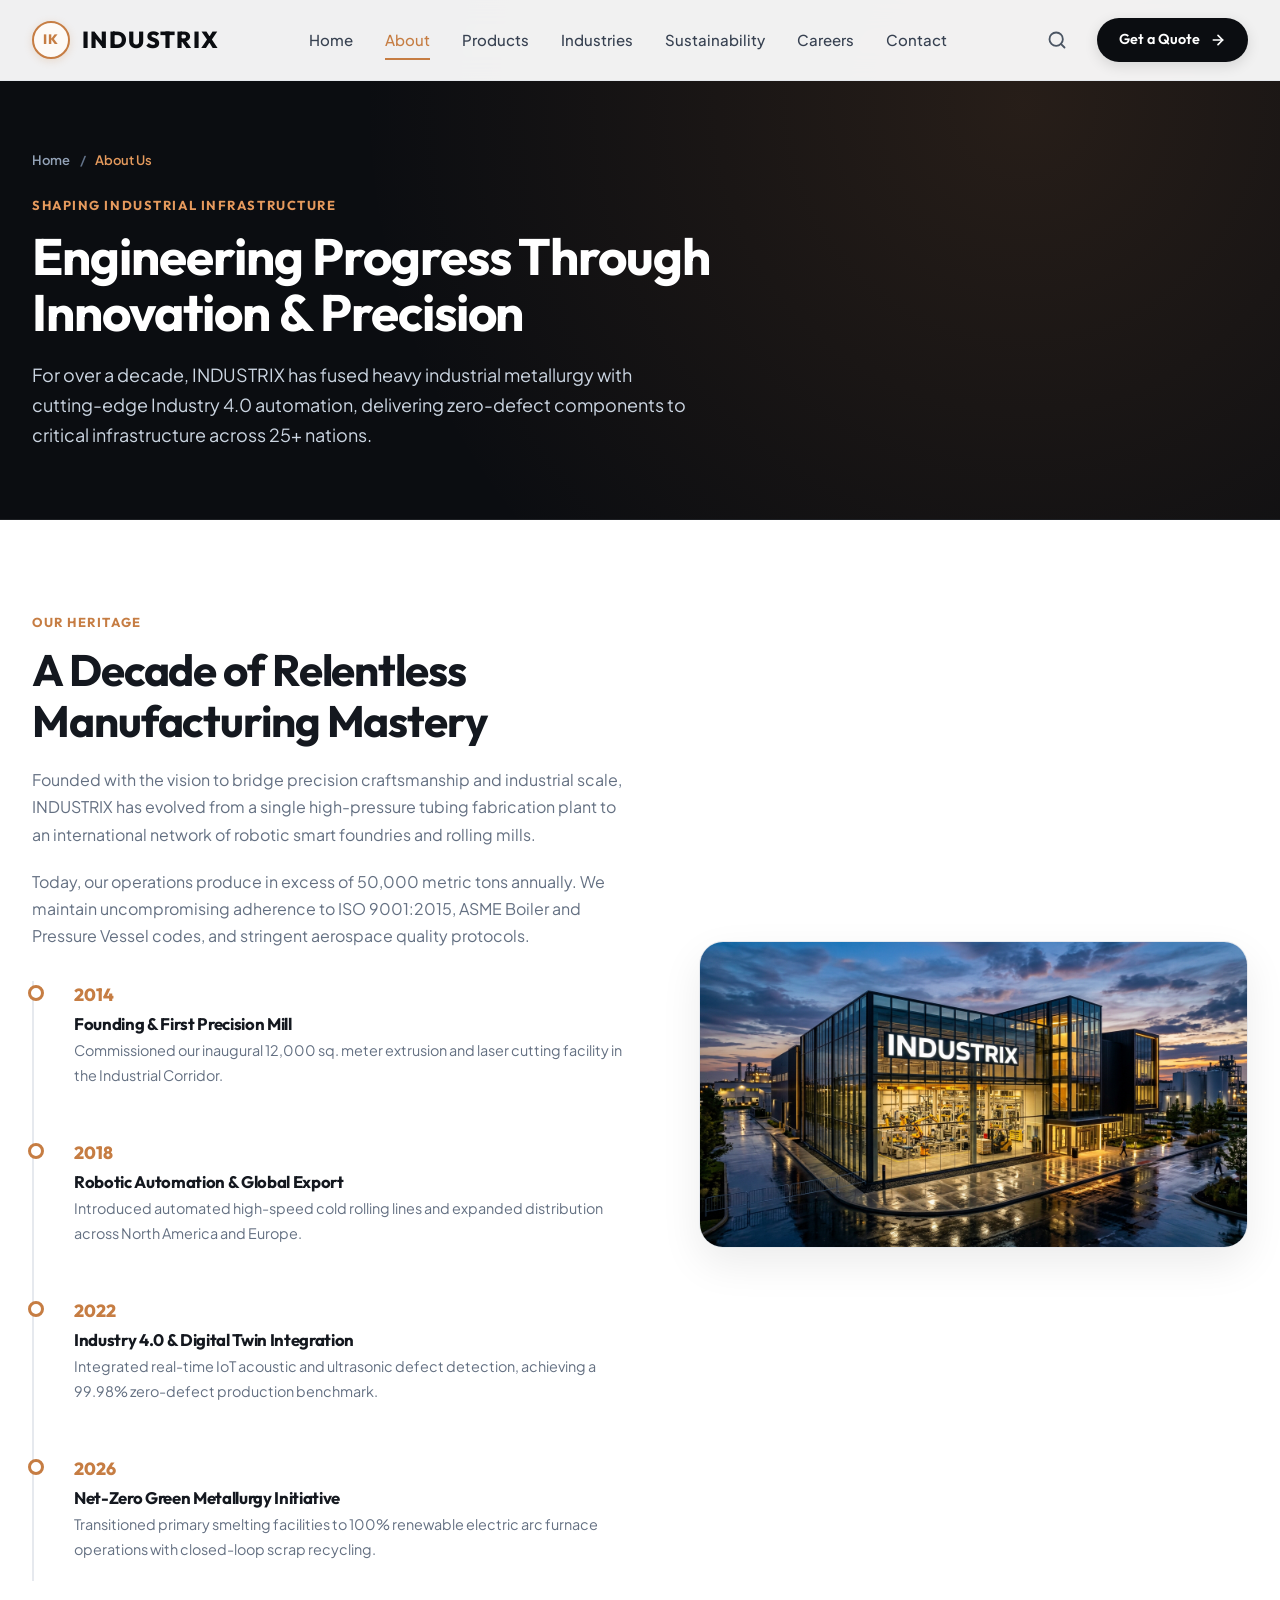
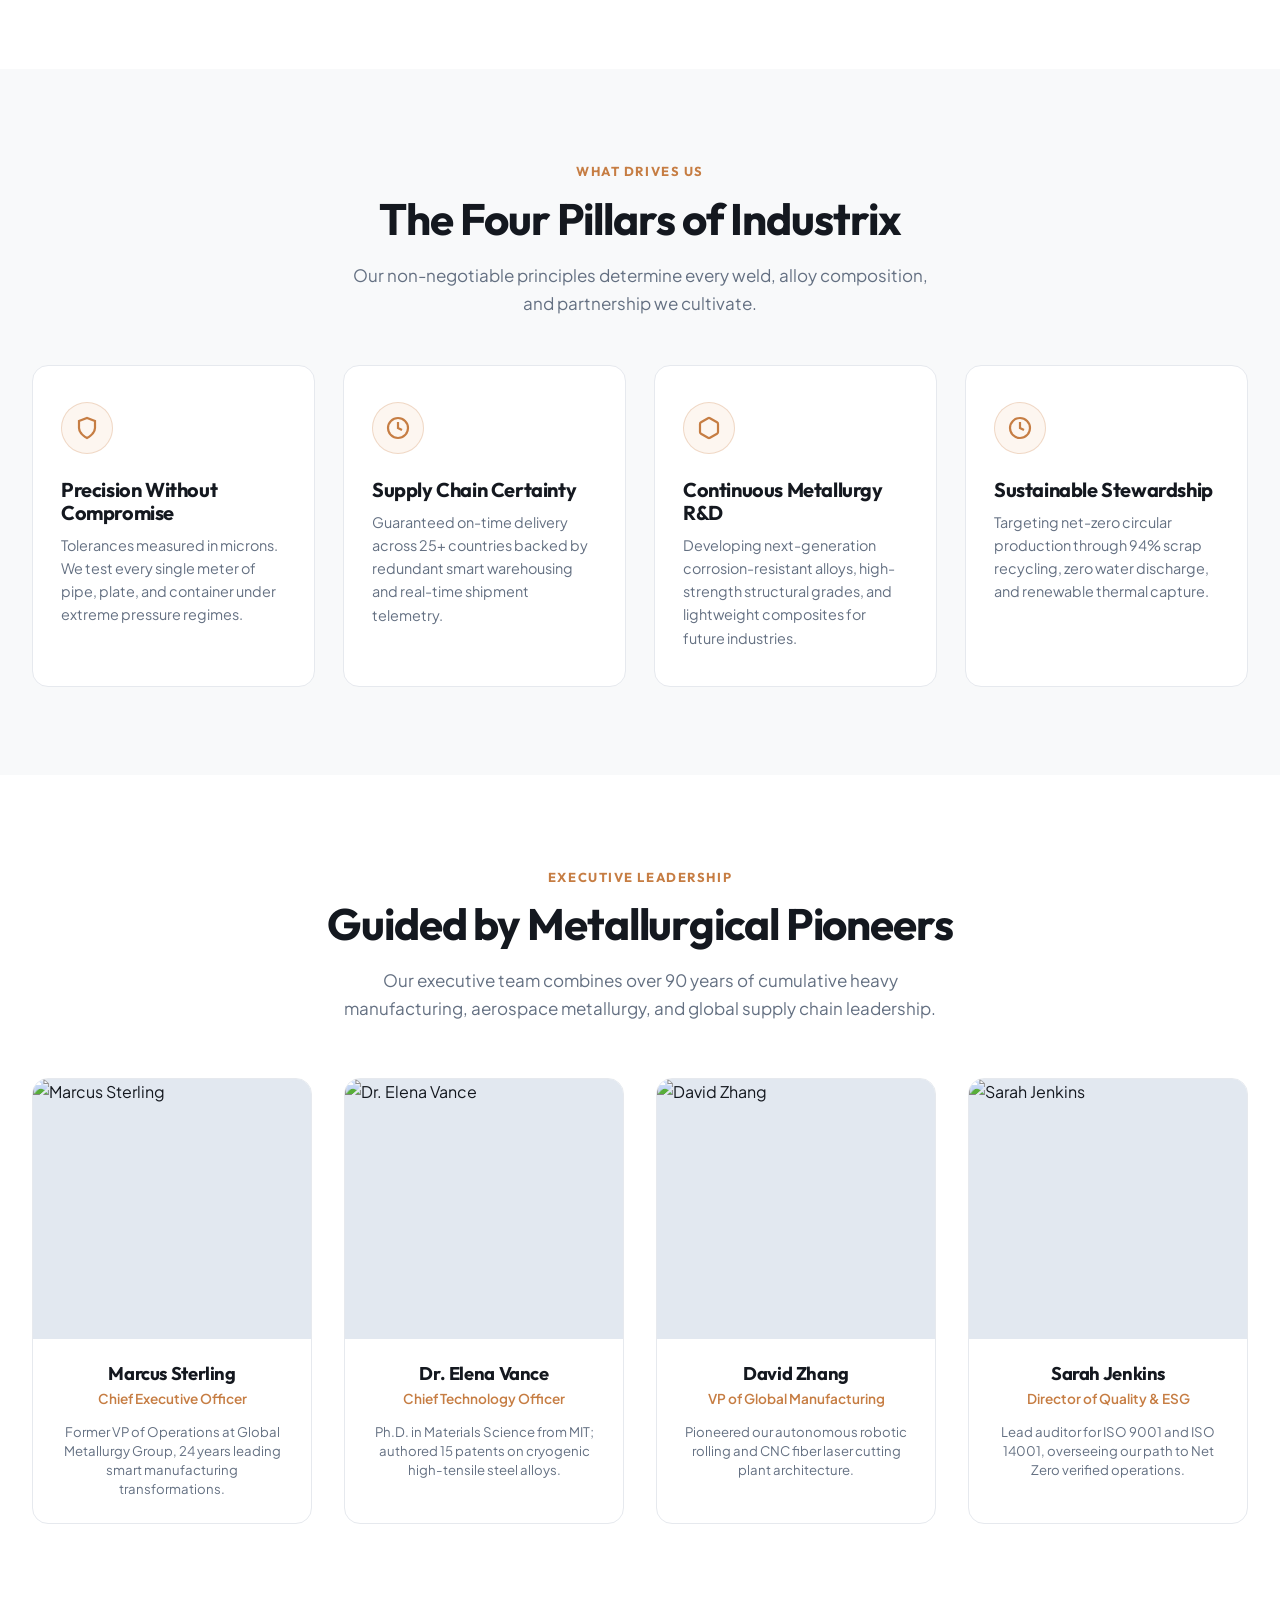
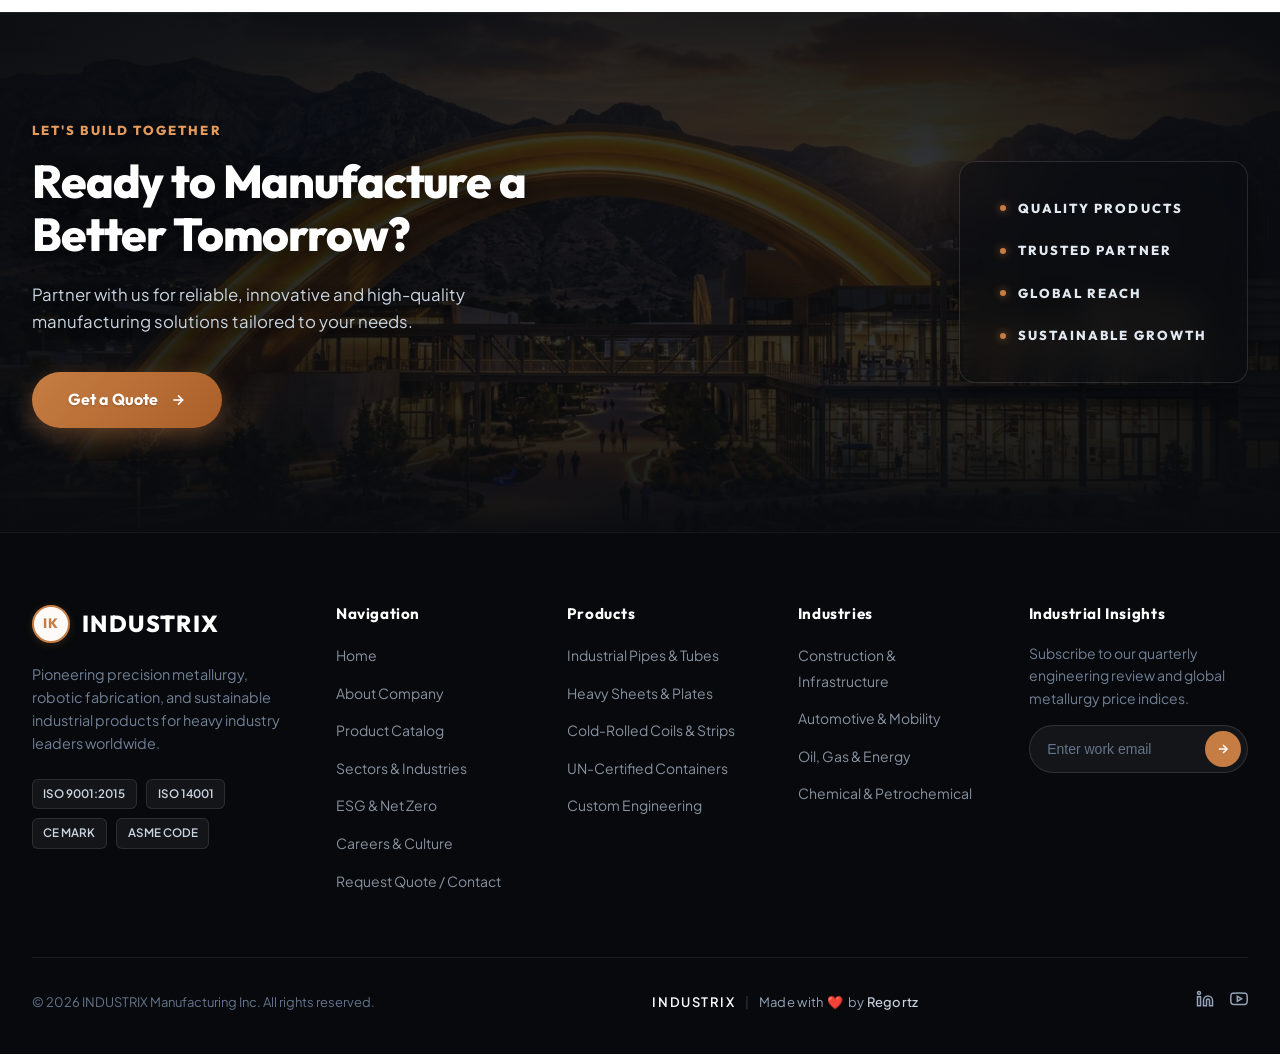
==== commit 04f5b2fe: "Add 'INDUSTRIX | Made with ❤️ by Regortz' credit in website footer" ====
--- a/about.html
+++ b/about.html
@@ -318,6 +318,11 @@
       </div>
       <div class="footer-bottom-bar">
         <p>&copy; 2026 INDUSTRIX Manufacturing Inc. All rights reserved.</p>
+        <div class="footer-credit">
+          <span class="footer-credit-brand">INDUSTRIX</span>
+          <span class="footer-credit-sep">|</span>
+          <span>Made with <span class="footer-heart">&#10084;&#65039;</span> by <a href="https://regortz.com" target="_blank" rel="noopener noreferrer">Regortz</a></span>
+        </div>
         <div class="footer-social-links">
           <a href="#" aria-label="LinkedIn"><svg width="18" height="18" viewBox="0 0 24 24" fill="none" stroke="currentColor" stroke-width="2"><path d="M16 8a6 6 0 0 1 6 6v7h-4v-7a2 2 0 0 0-2-2 2 2 0 0 0-2 2v7h-4v-7a6 6 0 0 1 6-6z"></path><rect x="2" y="9" width="4" height="12"></rect><circle cx="4" cy="4" r="2"></circle></svg></a>
           <a href="#" aria-label="YouTube"><svg width="18" height="18" viewBox="0 0 24 24" fill="none" stroke="currentColor" stroke-width="2"><path d="M22.54 6.42a2.78 2.78 0 0 0-1.94-2C18.88 4 12 4 12 4s-6.88 0-8.6.46a2.78 2.78 0 0 0-1.94 2A29 29 0 0 0 1 11.75a29 29 0 0 0 .46 5.33A2.78 2.78 0 0 0 3.4 19c1.72.46 8.6.46 8.6.46s6.88 0 8.6-.46a2.78 2.78 0 0 0 1.94-2 29 29 0 0 0 .46-5.25 29 29 0 0 0-.46-5.33z"></path><polygon points="9.75 15.02 15.5 11.75 9.75 8.48 9.75 15.02"></polygon></svg></a>
--- a/css/main.css
+++ b/css/main.css
@@ -2013,7 +2013,47 @@
   font-size: 0.8125rem;
   color: #64748b;
   flex-wrap: wrap;
-  gap: 1rem;
+  gap: 1.25rem;
+}
+
+.footer-credit {
+  display: inline-flex;
+  align-items: center;
+  justify-content: center;
+  gap: 0.45rem;
+  font-size: 0.8125rem;
+  color: #94a3b8;
+  letter-spacing: 0.02em;
+}
+
+.footer-credit-brand {
+  font-weight: 600;
+  letter-spacing: 0.12em;
+  color: #f8fafc;
+  text-transform: uppercase;
+}
+
+.footer-credit-sep {
+  opacity: 0.45;
+  color: #64748b;
+  margin: 0 0.15rem;
+}
+
+.footer-heart {
+  color: #ef4444;
+  display: inline-block;
+  margin: 0 0.12rem;
+}
+
+.footer-credit a {
+  color: #cbd5e1;
+  font-weight: 500;
+  text-decoration: none;
+  transition: color var(--transition-fast);
+}
+
+.footer-credit a:hover {
+  color: var(--color-copper-light);
 }
 
 .footer-social-links {
